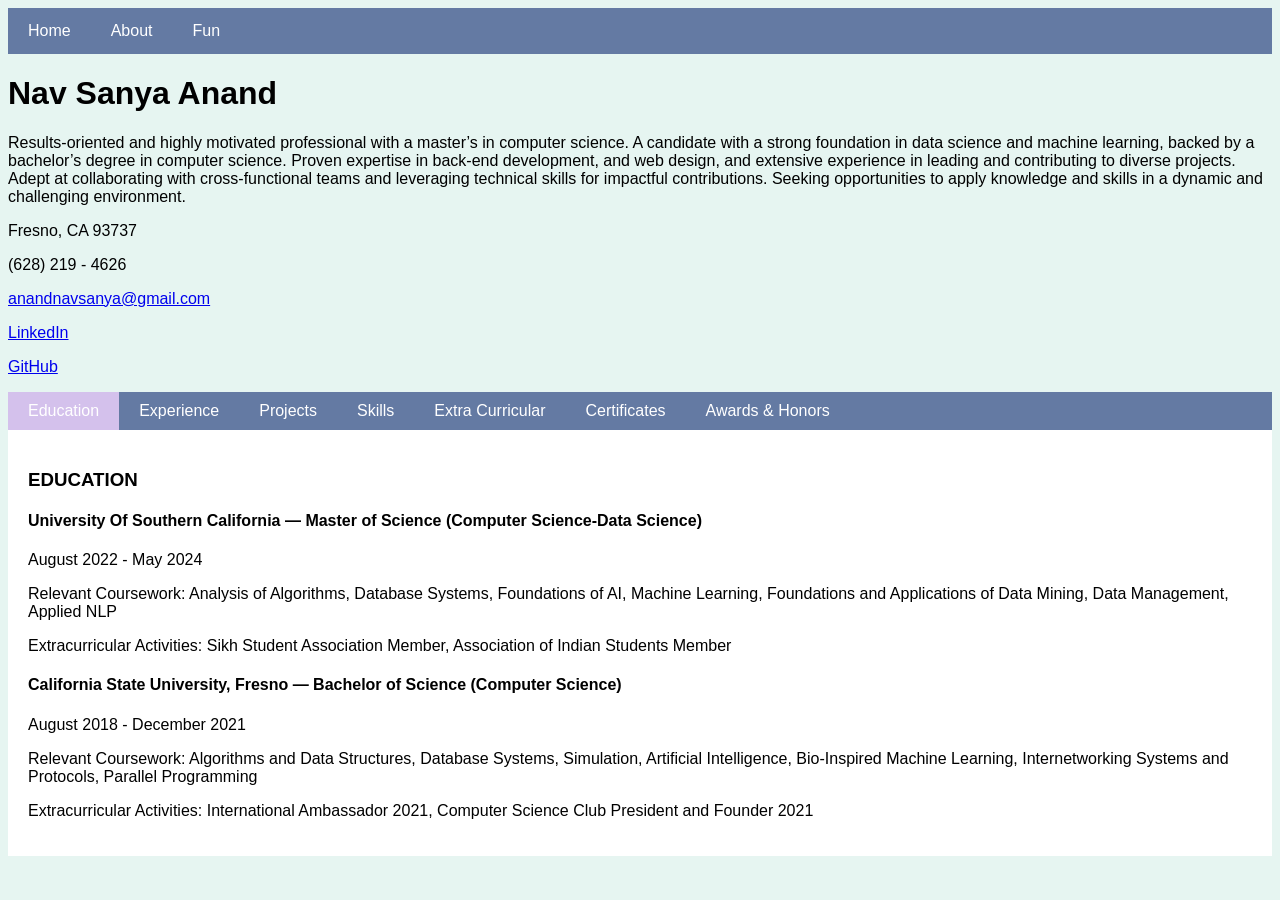
==== about.html @ 7290dadf "Update changes" ====
<!DOCTYPE html>
<html>
<head>
    <title>Nav Sanya Anand</title>
    <style>
        body {
            background-color: #E6F5F1; /* Light Mint */
            font-family: Arial, sans-serif;
        }
    
        .tabs {
            overflow: hidden;
            background: #647AA3; /* Slate Blue */
            margin: 0;
            padding: 0;
            list-style: none;
        }
    
        .tabs li {
            float: left;
        }
    
        .tabs a {
            display: block;
            padding: 10px 20px;
            color: white;
            text-decoration: none;
        }
    
        .tabs a:hover, .tabs a.active {
            background: #D4C1EC; /* Soft Lavender */
        }
    
        .tab-content {
            display: none;
            padding: 20px;
            background: #FFFFFF; /* White */
            clear: both;
        }
    
        .tab-content.active {
            display: block;
        }
    
        #picture {
            box-sizing: border-box; 
            padding: 10px; 
            height: 100px; /* Adjusted height for visibility */
            width: 100px;  /* Adjusted width for visibility */
            margin-top: auto;
            margin-left: auto;
            margin-right: auto;
        }
    
        #section1 {
            background-color: #D4C1EC; /* Soft Lavender */
            font-size: 0.7em;
            text-align: center;
            height: 120px;
            width: 300px;
            margin-top: auto;
            margin-left: auto;
            margin-right: auto;
            box-sizing: border-box; 
            padding: 10px; 
            float: left;
        }
    
        .clearfloat {
            content: "";
            display: table;
            clear: both;
        }
    
        .center {
            display: block;
            margin-left: auto;
            margin-right: auto;
            outline-style: double;
            outline-width: 5px;
            border-color: #4A4A4A; /* Cool Gray */
        }
    
        .side-by-side {
            display: inline-block;
            width: calc(50% - 20px);
            margin-right: 20px;
            margin-bottom: 20px; 
            background-color: #FFFFFF; /* White */
            box-sizing: border-box; 
            padding: 10px; 
            float: left;
        }
    
        .container::after {
            content: "";
            display: table;
            clear: both;
        }
    
        .container {
            overflow: auto; 
        }
    
        .navbar {
            overflow: hidden;
            background-color: #647AA3; /* Slate Blue */
        }
    
        .navbar a {
            float: left;
            display: block;
            color: white;
            text-align: center;
            padding: 14px 20px;
            text-decoration: none;
        }
    
        .navbar a:hover {
            background-color: #D4C1EC; /* Soft Lavender */
            color: #4A4A4A; /* Cool Gray */
        }
    
        .content {
            padding: 20px;
        }
    </style>
    
</head>

    <script>
        document.addEventListener("DOMContentLoaded", function () {
            var tabs = document.querySelectorAll('.tabs a');
            var contents = document.querySelectorAll('.tab-content');

            tabs.forEach(function (tab, index) {
                tab.addEventListener('click', function (e) {
                    e.preventDefault();
                    tabs.forEach(function (t) { t.classList.remove('active'); });
                    tab.classList.add('active');
                    contents.forEach(function (content) { content.classList.remove('active'); });
                    contents[index].classList.add('active');
                });
            });

            // Activate the first tab by default
            tabs[0].click();
        });
    </script>
</head>
<body>
    <div class="navbar">
        <a href="index.html">Home</a>
        <a href="about.html">About</a>
        <a href="fun.html">Fun</a>
    </div>
<div id="section2">
    <h1>Nav Sanya Anand</h1>
    <p>Results-oriented and highly motivated professional with a master’s in computer science. A candidate with a strong foundation in data science and machine learning, backed by a bachelor’s degree in computer science. Proven expertise in back-end development, and web design, and extensive experience in leading and contributing to diverse projects. Adept at collaborating with cross-functional teams and leveraging technical skills for impactful contributions. Seeking opportunities to apply knowledge and skills in a dynamic and challenging environment.</p>
    <p>Fresno, CA 93737</p>
    <p>(628) 219 - 4626</p>
    <p><a href="mailto:anandnavsanya@gmail.com">anandnavsanya@gmail.com</a></p>
    <p><a href="https://www.linkedin.com">LinkedIn</a></p>
    <p><a href="https://www.github.com">GitHub</a></p>
</div>

<ul class="tabs">
    <li><a href="#education" class="active">Education</a></li>
    <li><a href="#experience">Experience</a></li>
    <li><a href="#projects">Projects</a></li>
    <li><a href="#skills">Skills</a></li>
    <li><a href="#extracurricular">Extra Curricular</a></li>
    <li><a href="#certificates">Certificates</a></li>
    <li><a href="#awards">Awards & Honors</a></li>
</ul>

<div class="tab-content" id="education">
    <h3>EDUCATION</h3>
    <h4>University Of Southern California — Master of Science (Computer Science-Data Science)</h4>
    <p>August 2022 - May 2024</p>
    <p>Relevant Coursework: Analysis of Algorithms, Database Systems, Foundations of AI, Machine Learning, Foundations and Applications of Data Mining, Data Management, Applied NLP</p>
    <p>Extracurricular Activities: Sikh Student Association Member, Association of Indian Students Member</p>

    <h4>California State University, Fresno — Bachelor of Science (Computer Science)</h4>
    <p>August 2018 - December 2021</p>
    <p>Relevant Coursework: Algorithms and Data Structures, Database Systems, Simulation, Artificial Intelligence, Bio-Inspired Machine Learning, Internetworking Systems and Protocols, Parallel Programming</p>
    <p>Extracurricular Activities: International Ambassador 2021, Computer Science Club President and Founder 2021</p>
</div>

<div class="tab-content" id="experience">
    <h3>INDUSTRIAL EXPERIENCE</h3>
    <h4>Arthasarathi, Mumbai, India — Back End Development Intern</h4>
    <p>April 2022 - July 2022</p>
    <p>Collaborated with the product and marketing team to develop the website using the Spring Boot framework.</p>
    <p>Designed, analyzed, developed, tested, deployed, and supported website phases.</p>
    <p>Updated and maintained the MySQL database server.</p>
    <p>Resolved ongoing issues, added new features, and provided end-to-end support.</p>
    <p><a href="https://www.arthasarathi.com/" target="_blank">Arthasarathi</a></p>

    <h4>Green International, Remote — Digital Technology Manager (Part-Time)</h4>
    <p>May 2021 - Present</p>
    <p>Website Development and Management. Responsible for creating, maintaining, and updating company websites, ensuring functionality, usability, and visual appeal.</p>
    <p>Collaborate with various departments to integrate technology solutions that streamline processes, enhance efficiency, and support business objectives.</p>
    <p><a href="http://greeninternational.in/" target="_blank">Green International</a></p>
    <p><a href="https://www.greenauto.co.in/" target="_blank">Green Auto</a></p>
</div>

<div class="tab-content" id="projects">
    <h3>ACADEMIC and PERSONAL PROJECTS</h3>

    <h4>LLM Performance Enhancement Project</h4>
    <p><strong>Technologies:</strong> Python, Jupyter, Google Collab, VS Code, GitHub – (USC)</p>
    <p><strong>Project description:</strong> Investigated enhancing Large Language Models (LLMs) performance on Non-Latin script tasks, such as Hindi and Korean, inspired by the ROMANSETU paper. Explored fine-tuning LLMs with romanized data to improve performance and inference efficiency for tasks like translation and sentiment analysis on Hindi and Korean text.</p>
    <p><a href="https://github.com/NavSanya/CSCI544_Project_Romansetu" target="_blank">GitHub Project</a></p>
    <p><strong>My Role:</strong> Led the project, overseeing data curation and experimentation. Collaborated with team members on implementation and evaluation. Presented findings and insights from experiments.</p>

    <h4>My Relational Database</h4>
    <p><strong>Technologies:</strong> Python, Jupyter, Google Collab, VS Code, GitHub – (USC)</p>
    <p><strong>Project description:</strong> Python-based database management system featuring a user-friendly command-line interface. It supports key functionalities such as data retrieval, table joining, aggregation, data insertion, table creation, data updating, row deletion, and table display. The system is designed for simplicity, efficiency, and real-world data exploration using the IMDB Top 250 Movies dataset.</p>
    <p><a href="https://github.com/NavSanya/MyRelationalDatabase" target="_blank">GitHub Project</a></p>
    <p><strong>My Role:</strong> Implemented core database functionalities, query language processor, and user-friendly CLI. Conducted testing, debugging, and optimization for real-world data exploration.</p>

    <h4>Sequence Alignment</h4>
    <p><strong>Technologies:</strong> Java, VS Code, GitHub – (USC)</p>
    <p><strong>Project description:</strong> Collaboratively worked on the implementation of the Sequence alignment algorithm used in computational biology. Dynamic Programming implementation using M x N memory. Divide and Conquer solution using twice the computational time but reducing the memory space required by a factor of at least a billion (concerning actual DNA inputs).</p>
    <p><a href="https://github.com/NavSanya/CSCI570SequenceAlignmentProj" target="_blank">GitHub Project</a></p>
    <p><strong>My Role:</strong> Implemented the Divide and conquer solution. Testing and documenting the result.</p>

    <h4>Geospatial Data Handling</h4>
    <p><strong>Technologies:</strong> KML, SQL, HTML, GitHub – (USC)</p>
    <p><strong>Project description:</strong> Work with spatial data - you will collect/create (generate/sample) your spatial data, visualize it, do queries on it, and visualize the query results.</p>
    <p><a href="https://github.com/NavSanya/CSCI585_Geospatial_Data_Handling" target="_blank">GitHub Project</a></p>
    <p><strong>My Role:</strong> Implemented spatial data handling, visualization, and query functionalities.</p>

    <h4>Algorithms and Data Structures</h4>
    <p><strong>Technologies:</strong> Python3, Java, C++, VS Code, GitHub</p>
    <p><strong>Project description:</strong> Find the difference in Implementation written in Python, Java, and C++ of different algorithms and data structures: Comparison Sorts, Non-Comparison Sorts, Heaps, Linked List, Hash Tables, Graphs.</p>
    <p><a href="https://github.com/NavSanya/Algorithms_DataStructures" target="_blank">GitHub Project</a></p>
    <p><strong>My Role:</strong> Developed implementations in Python, Java, and C++ for various algorithms and data structures.</p>

    <h4>ENNTS</h4>
    <p><strong>Technologies:</strong> Python3, Jupyter Notebook, GitHub – (CSU FRESNO)</p>
    <p><strong>Project description:</strong> How long does it take to “re-train” a Neural Network on a similar dataset? What similarity of datasets mean in this context? Understanding Meta-learning using Simple Datasets can Provide insights into the above questions.</p>
    <p><a href="https://github.com/NavSanya/ENNTS" target="_blank">GitHub Project</a></p>
    <p><strong>My Role:</strong> Explored meta-learning using simple datasets and trained neural network models.</p>

    <h4>Iris Classification using Decision Tree and Gaussian Naive Bayes</h4>
    <p><strong>Technologies:</strong> Python3, Google Collab, GitHub – (CSU FRESNO)</p>
    <p><strong>Project description:</strong> Collaboratively worked on Supervised Learning Predictive Modeling approach using Gaussian Naive Bayes and Decision Tree Classification Dataset containing the iris flower species which is used as the baseline when determining the accuracy of our trained models.</p>
    <p><a href="https://github.com/NavSanya/IrisClassification-DT-GNU" target="_blank">GitHub Project</a></p>
    <p><strong>My Role:</strong> Led a team in supervised learning predictive modeling using Gaussian Naive Bayes and Decision Tree Classification.</p>

    <h4>ML Sudoku Analysis</h4>
    <p><strong>Technologies:</strong> Python3, Jupyter Notebook, GitHub – (CSU FRESNO)</p>
    <p><strong>Project description:</strong> Collaboratively worked on the implementation and analysis of 30 Sudoku Puzzles solved using Evolutionary Algorithms, Simulated Annealing, and Satisfiability.</p>
    <p><a href="https://github.com/NavSanya/ML-Sudoku-Analysis" target="_blank">GitHub Project</a></p>
    <p><strong>My Role:</strong> Led a team in the implementation and analysis of Sudoku puzzles solved using Evolutionary Algorithms, Simulated Annealing, and Satisfiability. Analyzed the results and documented my findings in a presentation.</p>

    <h4>Parallel DFS and BFS using OpenMP</h4>
    <p><strong>Technologies:</strong> C++, GitHub – (CSU FRESNO)</p>
    <p><strong>Project description:</strong> Coding and Analyzing Breadth-First Search (BFS) and Depth-First Search (DFS) serially and parallelly (OpenMP).</p>
    <p><a href="https://github.com/NavSanya/Parallel_DFS_BFS_OpenMp" target="_blank">GitHub Project</a></p>
    <p><strong>My Role:</strong> Implemented Breadth-First Search (BFS) and Depth-First Search (DFS) serially and in parallel using OpenMP. Analyzed the results and documented my findings in a report.</p>
</div>

<div class="tab-content" id="skills">
    <h3>SKILLS</h3>
    <p><strong>Programming Languages:</strong> Java, Python, C++, HTML, CSS</p>
    <p><strong>Databases:</strong> MySQL, MongoDB, DynamoDB, JSON, XML, MS Access</p>
    <p><strong>Tools & Platforms:</strong> Git, GitHub, Visual Studio, IntelliJ, Jupyter, Tableau, AWS EC2</p>
    <p><strong>Libraries:</strong> Matplotlib, NumPy, PyTorch, Keras, TensorFlow, Pandas, Scikit-learn</p>
    <p><strong>Other:</strong> Object-Oriented Programming (OOP), Data Analysis, Software Development, Microsoft Suite, Google Suite, Social Media Platforms</p>
    <p><strong>Soft Skills:</strong> Strong Communication and Interpersonal Skills, Organization and Planning Skills, Analytical and Critical Thinking</p>
</div>

<div class="tab-content" id="extracurriculars">
    <h3>EXTRACURRICULAR ACTIVITIES</h3>

    <h4>University of Southern California — TA at CS@SC</h4>
    <p><strong>January 2024 - May 2024</strong></p>
    <p>Developed strategies and built initiatives to meet the needs of a diverse population. Targeted various courses, such as Robotics, Web Development, and Scratch.</p>

    <h4>California State University, Fresno — Computer Science Tutor</h4>
    <p><strong>August 2019 - December 2021</strong></p>
    <p>Conducted in-person and online tutoring sessions for groups of various sizes. Targeted various courses, such as Introduction to Programming, Algorithms and Data Structures, Foundations of Computer Science, and Introduction to Operating Systems. Participated in tutor training and development sessions through Zoom.</p>

    <h4>California State University, Fresno — Computer Science Grader</h4>
    <p><strong>January 2021 - December 2021</strong></p>
    <p>Graded student assignments and projects for the following courses: CSCI 40 - Introduction to Programming and Problem-solving, and CSCI 144/114 - Introduction to Operating Systems.</p>

    <h4>President, Vice President — Computer Science Club – California State University, Fresno</h4>
    <p><strong>My Role:</strong> The “external spokesperson” of the group who regularly interacts with other student organizations and University officials. Supervised all student organization meetings, oversaw the process of student organization event planning, scheduled locations for meetings and events, maintained communication between the student organization president and individual participants (including emails and phone calls), managed social media representation, and produced club newsletters.</p>

    <h4>International Ambassador — California State University, Fresno</h4>
    <p><strong>My Role:</strong> Guided international students throughout their first semester. Attended to international students' problems and concerns throughout the semester, aided with housing, campus life, and immigration, and oversaw the process of student organization event planning.</p>
</div>


<div class="tab-content" id="certificates">
    <h3>CERTIFICATES</h3>
    <p><strong>Cybersecurity for Data Science</strong></p>
    <p>Issued by: University of Colorado Boulder</p>
    <p>Date Issued: July 2023</p>

    <p><strong>Data Science Professional Certificate</strong></p>
    <p>Issued by: IBM</p>
    <p>Date Issued: Ongoing</p>
</div>

<div class="tab-content" id="awards">
    <h3>AWARDS & HONORS</h3>
    <p><strong>Dean’s List</strong></p>
    <p>California State University, Fresno</p>
    <p>January 2021 - December 2021</p>

    <p><strong>Outstanding International Student Award</strong></p>
    <p>California State University, Fresno</p>
    <p>May 2021</p>
</div>
</body>
</html>
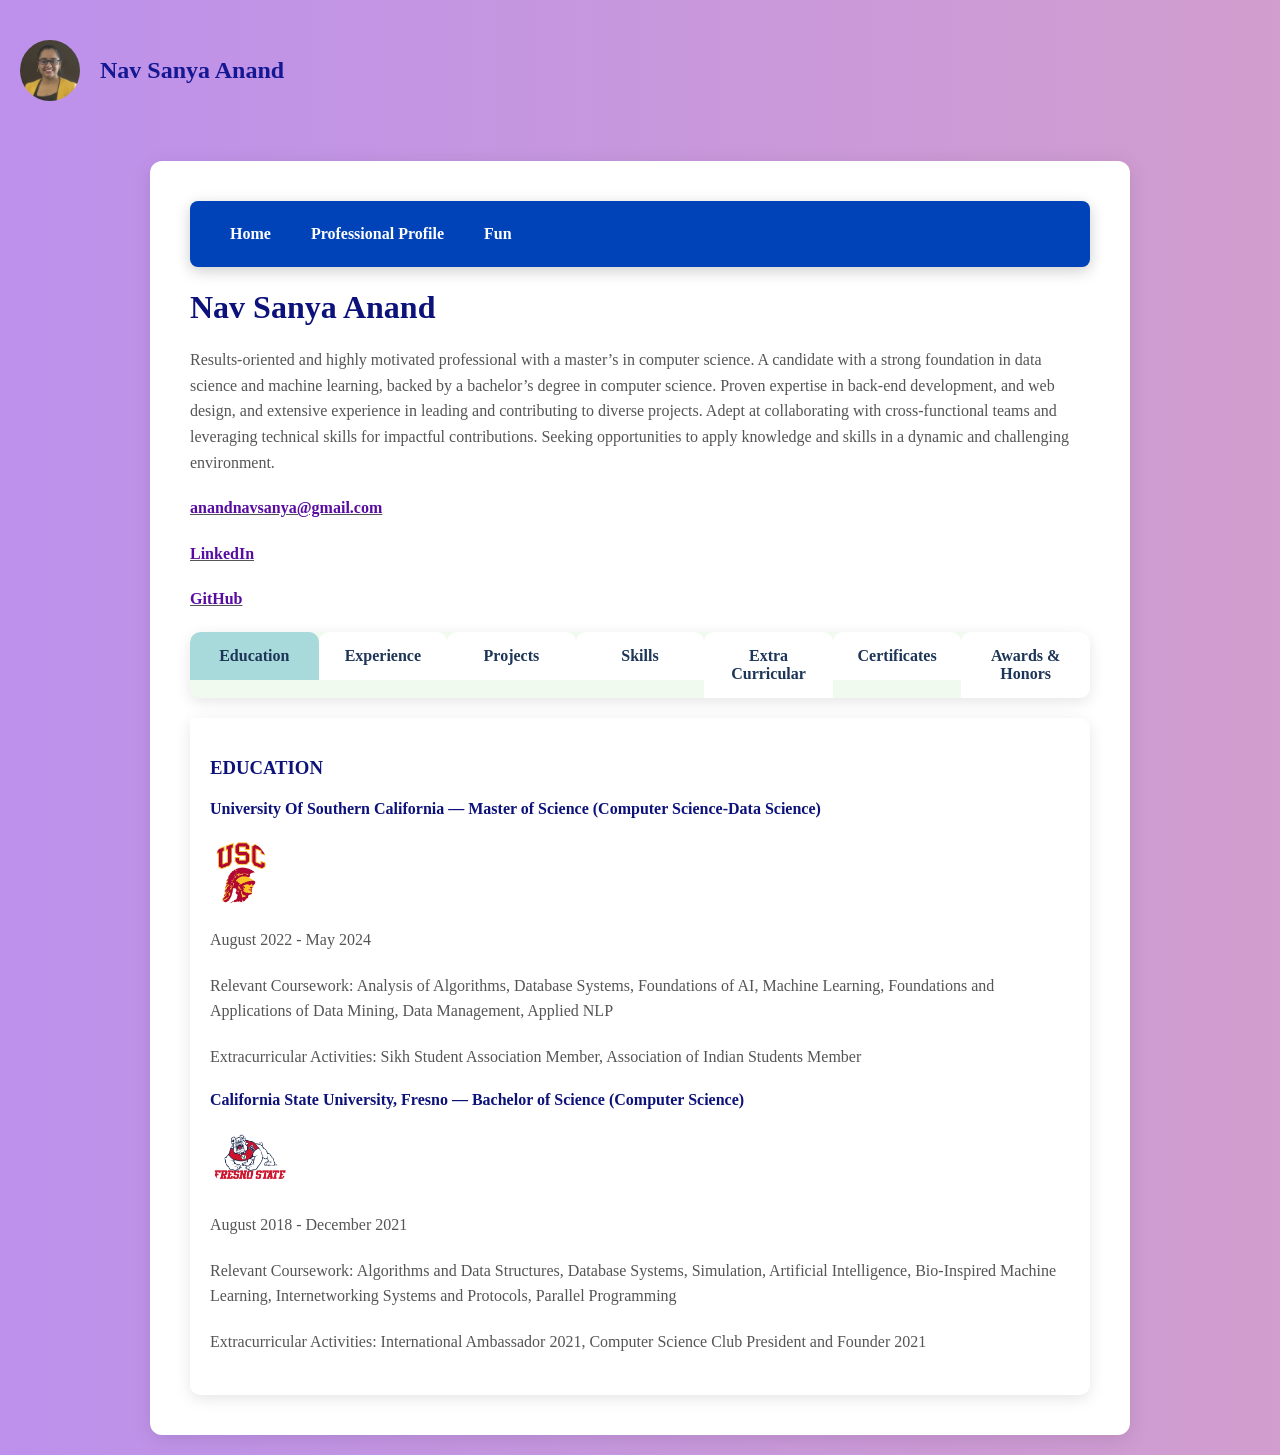
==== commit 12ff4d5a: "Added Gradient Background and a new look" ====
--- a/about.html
+++ b/about.html
@@ -1,110 +1,69 @@
 <!DOCTYPE html>
 <html>
 <head>
-    <title>Nav Sanya Anand</title>
+    <meta charset="UTF-8">
+    <meta name="viewport" content="width=device-width, initial-scale=1.0">
+    <title>Professional Profile - Nav Sanya Anand</title>
     <style>
         body {
-            background-color: #E6F5F1; /* Light Mint */
-            font-family: Arial, sans-serif;
-        }
-    
-        .tabs {
-            overflow: hidden;
-            background: #647AA3; /* Slate Blue */
             margin: 0;
-            padding: 0;
-            list-style: none;
-        }
-    
-        .tabs li {
-            float: left;
-        }
-    
-        .tabs a {
-            display: block;
-            padding: 10px 20px;
-            color: white;
-            text-decoration: none;
-        }
-    
-        .tabs a:hover, .tabs a.active {
-            background: #D4C1EC; /* Soft Lavender */
-        }
-    
-        .tab-content {
-            display: none;
+            font-family: 'Roboto';
+            background: linear-gradient(90deg, #bd91ec, #fbb793, #f1aed5);
+            background-size: 600% 600%;
+            animation: gradientAnimation 12s ease infinite;
+            color: #333;
             padding: 20px;
-            background: #FFFFFF; /* White */
-            clear: both;
-        }
-    
-        .tab-content.active {
-            display: block;
-        }
-    
-        #picture {
-            box-sizing: border-box; 
-            padding: 10px; 
-            height: 100px; /* Adjusted height for visibility */
-            width: 100px;  /* Adjusted width for visibility */
-            margin-top: auto;
-            margin-left: auto;
-            margin-right: auto;
-        }
-    
-        #section1 {
-            background-color: #D4C1EC; /* Soft Lavender */
-            font-size: 0.7em;
-            text-align: center;
-            height: 120px;
-            width: 300px;
-            margin-top: auto;
-            margin-left: auto;
-            margin-right: auto;
-            box-sizing: border-box; 
-            padding: 10px; 
-            float: left;
-        }
-    
-        .clearfloat {
-            content: "";
-            display: table;
-            clear: both;
-        }
-    
-        .center {
-            display: block;
-            margin-left: auto;
-            margin-right: auto;
-            outline-style: double;
-            outline-width: 5px;
-            border-color: #4A4A4A; /* Cool Gray */
-        }
-    
-        .side-by-side {
-            display: inline-block;
-            width: calc(50% - 20px);
+            display: flex;
+            flex-direction: column;
+            align-items: center; 
+        }
+
+        @keyframes gradientAnimation {
+            0% { background-position: 0% 50%; }
+            50% { background-position: 100% 50%; }
+            100% { background-position: 0% 50%; }
+        }
+
+        .container {
+            background-color: white;
+            max-width: 900px;
+            margin-top: 20px;
+            padding: 40px;
+            box-shadow: 0px 4px 20px rgba(0, 0, 0, 0.1);
+            border-radius: 12px;
+        }
+
+        .header {
+            width: 100%;
+            display: flex;
+            justify-content: flex-start;
+            align-items: center;
+            padding-bottom: 20px;
+        }
+
+        .logo {
+            display: flex;
+            align-items: center;
+        }
+
+        .logo img {
+            border-radius: 50%;
             margin-right: 20px;
-            margin-bottom: 20px; 
-            background-color: #FFFFFF; /* White */
-            box-sizing: border-box; 
-            padding: 10px; 
-            float: left;
-        }
-    
-        .container::after {
-            content: "";
-            display: table;
-            clear: both;
-        }
-    
-        .container {
-            overflow: auto; 
-        }
-    
+        }
+
+        .logo h1 {
+            font-size: 1.5em;
+            color: #141893;
+            margin: 0;
+        }
+
         .navbar {
             overflow: hidden;
-            background-color: #647AA3; /* Slate Blue */
+            background-color: #0043b8;
+            padding: 10px 20px;
+            box-shadow: 0px 4px 15px rgba(0, 0, 0, 0.2);
+            border-radius: 8px;
+            margin-bottom: 20px;
         }
     
         .navbar a {
@@ -114,16 +73,87 @@
             text-align: center;
             padding: 14px 20px;
             text-decoration: none;
+            transition: background-color 0.3s ease;
         }
     
         .navbar a:hover {
-            background-color: #D4C1EC; /* Soft Lavender */
-            color: #4A4A4A; /* Cool Gray */
-        }
-    
-        .content {
+            background-color: #0397e7;
+            color: #f8f8f8;
+        }
+
+        .tabs {
+            overflow: hidden;
+            background-color: #F1FAEE;
+            margin: 20px 0;
+            padding: 0;
+            list-style: none;
+            border-radius: 10px;
+            box-shadow: 0px 4px 15px rgba(0, 0, 0, 0.1);
+        }
+
+        .tabs li {
+            float: left;
+            width: 14.2857%; /* Each tab takes up an equal portion of the width */
+            text-align: center;
+        }
+
+        .tabs a {
+            display: block;
+            padding: 15px 10px;
+            color: #1D3557; /* Darker text color */
+            text-decoration: none;
+            background-color: #FFFFFF;
+            border-radius: 10px 10px 0 0;
+        }
+
+        .tabs a:hover, .tabs a.active {
+            background-color: #A8DADC;
+            color: #1D3557;
+        }
+
+        .tab-content {
+            display: none;
             padding: 20px;
-        }
+            background: #FFFFFF;
+            clear: both;
+            border-radius: 0 10px 10px 10px;
+            box-shadow: 0px 4px 15px rgba(0, 0, 0, 0.1);
+            color: #251439;
+        }
+
+        .tab-content.active {
+            display: block;
+        }
+
+
+        h1, h2, h3, h4, h5 {
+            color: #0d127a;
+        }
+
+        p {
+            color: #555;
+            line-height: 1.6;
+            margin-bottom: 20px;
+        }
+    
+        a {
+            color: #580ba0;
+            text-decoration: none;
+            font-weight: bold;
+            transition: color 0.3s ease;
+        }
+    
+        a:hover {
+            color: #E9C46A;
+        }   
+        
+        img {
+            border-radius: 50%;
+            margin-top: 20px;
+            margin-bottom: 20px;
+            display: block;
+        }
+        
     </style>
     
 </head>
@@ -149,173 +179,189 @@
     </script>
 </head>
 <body>
-    <div class="navbar">
-        <a href="index.html">Home</a>
-        <a href="about.html">About</a>
-        <a href="fun.html">Fun</a>
-    </div>
-<div id="section2">
-    <h1>Nav Sanya Anand</h1>
-    <p>Results-oriented and highly motivated professional with a master’s in computer science. A candidate with a strong foundation in data science and machine learning, backed by a bachelor’s degree in computer science. Proven expertise in back-end development, and web design, and extensive experience in leading and contributing to diverse projects. Adept at collaborating with cross-functional teams and leveraging technical skills for impactful contributions. Seeking opportunities to apply knowledge and skills in a dynamic and challenging environment.</p>
-    <p>Fresno, CA 93737</p>
-    <p>(628) 219 - 4626</p>
-    <p><a href="mailto:anandnavsanya@gmail.com">anandnavsanya@gmail.com</a></p>
-    <p><a href="https://www.linkedin.com">LinkedIn</a></p>
-    <p><a href="https://www.github.com">GitHub</a></p>
-</div>
-
-<ul class="tabs">
-    <li><a href="#education" class="active">Education</a></li>
-    <li><a href="#experience">Experience</a></li>
-    <li><a href="#projects">Projects</a></li>
-    <li><a href="#skills">Skills</a></li>
-    <li><a href="#extracurricular">Extra Curricular</a></li>
-    <li><a href="#certificates">Certificates</a></li>
-    <li><a href="#awards">Awards & Honors</a></li>
-</ul>
-
-<div class="tab-content" id="education">
-    <h3>EDUCATION</h3>
-    <h4>University Of Southern California — Master of Science (Computer Science-Data Science)</h4>
-    <p>August 2022 - May 2024</p>
-    <p>Relevant Coursework: Analysis of Algorithms, Database Systems, Foundations of AI, Machine Learning, Foundations and Applications of Data Mining, Data Management, Applied NLP</p>
-    <p>Extracurricular Activities: Sikh Student Association Member, Association of Indian Students Member</p>
-
-    <h4>California State University, Fresno — Bachelor of Science (Computer Science)</h4>
-    <p>August 2018 - December 2021</p>
-    <p>Relevant Coursework: Algorithms and Data Structures, Database Systems, Simulation, Artificial Intelligence, Bio-Inspired Machine Learning, Internetworking Systems and Protocols, Parallel Programming</p>
-    <p>Extracurricular Activities: International Ambassador 2021, Computer Science Club President and Founder 2021</p>
-</div>
-
-<div class="tab-content" id="experience">
-    <h3>INDUSTRIAL EXPERIENCE</h3>
-    <h4>Arthasarathi, Mumbai, India — Back End Development Intern</h4>
-    <p>April 2022 - July 2022</p>
-    <p>Collaborated with the product and marketing team to develop the website using the Spring Boot framework.</p>
-    <p>Designed, analyzed, developed, tested, deployed, and supported website phases.</p>
-    <p>Updated and maintained the MySQL database server.</p>
-    <p>Resolved ongoing issues, added new features, and provided end-to-end support.</p>
-    <p><a href="https://www.arthasarathi.com/" target="_blank">Arthasarathi</a></p>
-
-    <h4>Green International, Remote — Digital Technology Manager (Part-Time)</h4>
-    <p>May 2021 - Present</p>
-    <p>Website Development and Management. Responsible for creating, maintaining, and updating company websites, ensuring functionality, usability, and visual appeal.</p>
-    <p>Collaborate with various departments to integrate technology solutions that streamline processes, enhance efficiency, and support business objectives.</p>
-    <p><a href="http://greeninternational.in/" target="_blank">Green International</a></p>
-    <p><a href="https://www.greenauto.co.in/" target="_blank">Green Auto</a></p>
-</div>
-
-<div class="tab-content" id="projects">
-    <h3>ACADEMIC and PERSONAL PROJECTS</h3>
-
-    <h4>LLM Performance Enhancement Project</h4>
-    <p><strong>Technologies:</strong> Python, Jupyter, Google Collab, VS Code, GitHub – (USC)</p>
-    <p><strong>Project description:</strong> Investigated enhancing Large Language Models (LLMs) performance on Non-Latin script tasks, such as Hindi and Korean, inspired by the ROMANSETU paper. Explored fine-tuning LLMs with romanized data to improve performance and inference efficiency for tasks like translation and sentiment analysis on Hindi and Korean text.</p>
-    <p><a href="https://github.com/NavSanya/CSCI544_Project_Romansetu" target="_blank">GitHub Project</a></p>
-    <p><strong>My Role:</strong> Led the project, overseeing data curation and experimentation. Collaborated with team members on implementation and evaluation. Presented findings and insights from experiments.</p>
-
-    <h4>My Relational Database</h4>
-    <p><strong>Technologies:</strong> Python, Jupyter, Google Collab, VS Code, GitHub – (USC)</p>
-    <p><strong>Project description:</strong> Python-based database management system featuring a user-friendly command-line interface. It supports key functionalities such as data retrieval, table joining, aggregation, data insertion, table creation, data updating, row deletion, and table display. The system is designed for simplicity, efficiency, and real-world data exploration using the IMDB Top 250 Movies dataset.</p>
-    <p><a href="https://github.com/NavSanya/MyRelationalDatabase" target="_blank">GitHub Project</a></p>
-    <p><strong>My Role:</strong> Implemented core database functionalities, query language processor, and user-friendly CLI. Conducted testing, debugging, and optimization for real-world data exploration.</p>
-
-    <h4>Sequence Alignment</h4>
-    <p><strong>Technologies:</strong> Java, VS Code, GitHub – (USC)</p>
-    <p><strong>Project description:</strong> Collaboratively worked on the implementation of the Sequence alignment algorithm used in computational biology. Dynamic Programming implementation using M x N memory. Divide and Conquer solution using twice the computational time but reducing the memory space required by a factor of at least a billion (concerning actual DNA inputs).</p>
-    <p><a href="https://github.com/NavSanya/CSCI570SequenceAlignmentProj" target="_blank">GitHub Project</a></p>
-    <p><strong>My Role:</strong> Implemented the Divide and conquer solution. Testing and documenting the result.</p>
-
-    <h4>Geospatial Data Handling</h4>
-    <p><strong>Technologies:</strong> KML, SQL, HTML, GitHub – (USC)</p>
-    <p><strong>Project description:</strong> Work with spatial data - you will collect/create (generate/sample) your spatial data, visualize it, do queries on it, and visualize the query results.</p>
-    <p><a href="https://github.com/NavSanya/CSCI585_Geospatial_Data_Handling" target="_blank">GitHub Project</a></p>
-    <p><strong>My Role:</strong> Implemented spatial data handling, visualization, and query functionalities.</p>
-
-    <h4>Algorithms and Data Structures</h4>
-    <p><strong>Technologies:</strong> Python3, Java, C++, VS Code, GitHub</p>
-    <p><strong>Project description:</strong> Find the difference in Implementation written in Python, Java, and C++ of different algorithms and data structures: Comparison Sorts, Non-Comparison Sorts, Heaps, Linked List, Hash Tables, Graphs.</p>
-    <p><a href="https://github.com/NavSanya/Algorithms_DataStructures" target="_blank">GitHub Project</a></p>
-    <p><strong>My Role:</strong> Developed implementations in Python, Java, and C++ for various algorithms and data structures.</p>
-
-    <h4>ENNTS</h4>
-    <p><strong>Technologies:</strong> Python3, Jupyter Notebook, GitHub – (CSU FRESNO)</p>
-    <p><strong>Project description:</strong> How long does it take to “re-train” a Neural Network on a similar dataset? What similarity of datasets mean in this context? Understanding Meta-learning using Simple Datasets can Provide insights into the above questions.</p>
-    <p><a href="https://github.com/NavSanya/ENNTS" target="_blank">GitHub Project</a></p>
-    <p><strong>My Role:</strong> Explored meta-learning using simple datasets and trained neural network models.</p>
-
-    <h4>Iris Classification using Decision Tree and Gaussian Naive Bayes</h4>
-    <p><strong>Technologies:</strong> Python3, Google Collab, GitHub – (CSU FRESNO)</p>
-    <p><strong>Project description:</strong> Collaboratively worked on Supervised Learning Predictive Modeling approach using Gaussian Naive Bayes and Decision Tree Classification Dataset containing the iris flower species which is used as the baseline when determining the accuracy of our trained models.</p>
-    <p><a href="https://github.com/NavSanya/IrisClassification-DT-GNU" target="_blank">GitHub Project</a></p>
-    <p><strong>My Role:</strong> Led a team in supervised learning predictive modeling using Gaussian Naive Bayes and Decision Tree Classification.</p>
-
-    <h4>ML Sudoku Analysis</h4>
-    <p><strong>Technologies:</strong> Python3, Jupyter Notebook, GitHub – (CSU FRESNO)</p>
-    <p><strong>Project description:</strong> Collaboratively worked on the implementation and analysis of 30 Sudoku Puzzles solved using Evolutionary Algorithms, Simulated Annealing, and Satisfiability.</p>
-    <p><a href="https://github.com/NavSanya/ML-Sudoku-Analysis" target="_blank">GitHub Project</a></p>
-    <p><strong>My Role:</strong> Led a team in the implementation and analysis of Sudoku puzzles solved using Evolutionary Algorithms, Simulated Annealing, and Satisfiability. Analyzed the results and documented my findings in a presentation.</p>
-
-    <h4>Parallel DFS and BFS using OpenMP</h4>
-    <p><strong>Technologies:</strong> C++, GitHub – (CSU FRESNO)</p>
-    <p><strong>Project description:</strong> Coding and Analyzing Breadth-First Search (BFS) and Depth-First Search (DFS) serially and parallelly (OpenMP).</p>
-    <p><a href="https://github.com/NavSanya/Parallel_DFS_BFS_OpenMp" target="_blank">GitHub Project</a></p>
-    <p><strong>My Role:</strong> Implemented Breadth-First Search (BFS) and Depth-First Search (DFS) serially and in parallel using OpenMP. Analyzed the results and documented my findings in a report.</p>
-</div>
-
-<div class="tab-content" id="skills">
-    <h3>SKILLS</h3>
-    <p><strong>Programming Languages:</strong> Java, Python, C++, HTML, CSS</p>
-    <p><strong>Databases:</strong> MySQL, MongoDB, DynamoDB, JSON, XML, MS Access</p>
-    <p><strong>Tools & Platforms:</strong> Git, GitHub, Visual Studio, IntelliJ, Jupyter, Tableau, AWS EC2</p>
-    <p><strong>Libraries:</strong> Matplotlib, NumPy, PyTorch, Keras, TensorFlow, Pandas, Scikit-learn</p>
-    <p><strong>Other:</strong> Object-Oriented Programming (OOP), Data Analysis, Software Development, Microsoft Suite, Google Suite, Social Media Platforms</p>
-    <p><strong>Soft Skills:</strong> Strong Communication and Interpersonal Skills, Organization and Planning Skills, Analytical and Critical Thinking</p>
-</div>
-
-<div class="tab-content" id="extracurriculars">
-    <h3>EXTRACURRICULAR ACTIVITIES</h3>
-
-    <h4>University of Southern California — TA at CS@SC</h4>
-    <p><strong>January 2024 - May 2024</strong></p>
-    <p>Developed strategies and built initiatives to meet the needs of a diverse population. Targeted various courses, such as Robotics, Web Development, and Scratch.</p>
-
-    <h4>California State University, Fresno — Computer Science Tutor</h4>
-    <p><strong>August 2019 - December 2021</strong></p>
-    <p>Conducted in-person and online tutoring sessions for groups of various sizes. Targeted various courses, such as Introduction to Programming, Algorithms and Data Structures, Foundations of Computer Science, and Introduction to Operating Systems. Participated in tutor training and development sessions through Zoom.</p>
-
-    <h4>California State University, Fresno — Computer Science Grader</h4>
-    <p><strong>January 2021 - December 2021</strong></p>
-    <p>Graded student assignments and projects for the following courses: CSCI 40 - Introduction to Programming and Problem-solving, and CSCI 144/114 - Introduction to Operating Systems.</p>
-
-    <h4>President, Vice President — Computer Science Club – California State University, Fresno</h4>
-    <p><strong>My Role:</strong> The “external spokesperson” of the group who regularly interacts with other student organizations and University officials. Supervised all student organization meetings, oversaw the process of student organization event planning, scheduled locations for meetings and events, maintained communication between the student organization president and individual participants (including emails and phone calls), managed social media representation, and produced club newsletters.</p>
-
-    <h4>International Ambassador — California State University, Fresno</h4>
-    <p><strong>My Role:</strong> Guided international students throughout their first semester. Attended to international students' problems and concerns throughout the semester, aided with housing, campus life, and immigration, and oversaw the process of student organization event planning.</p>
-</div>
-
-
-<div class="tab-content" id="certificates">
-    <h3>CERTIFICATES</h3>
-    <p><strong>Cybersecurity for Data Science</strong></p>
-    <p>Issued by: University of Colorado Boulder</p>
-    <p>Date Issued: July 2023</p>
-
-    <p><strong>Data Science Professional Certificate</strong></p>
-    <p>Issued by: IBM</p>
-    <p>Date Issued: Ongoing</p>
-</div>
-
-<div class="tab-content" id="awards">
-    <h3>AWARDS & HONORS</h3>
-    <p><strong>Dean’s List</strong></p>
-    <p>California State University, Fresno</p>
-    <p>January 2021 - December 2021</p>
-
-    <p><strong>Outstanding International Student Award</strong></p>
-    <p>California State University, Fresno</p>
-    <p>May 2021</p>
+    <div class="header">
+        <div class="logo">
+            <a href="index.html"><img src="Images/passportphoto.jpg" alt="Nav Sanya Anand Logo" width="60"></a>
+            <h1>Nav Sanya Anand</h1>
+        </div>
+    </div>
+
+    <div class="container">
+        <div class="navbar">
+            <a href="index.html">Home</a>
+            <a href="about.html">Professional Profile</a>
+            <a href="fun.html">Fun</a>
+        </div>
+        
+    <div id="section2">
+        <h1>Nav Sanya Anand</h1>
+        <p>Results-oriented and highly motivated professional with a master’s in computer science. A candidate with a strong foundation in data science and machine learning, backed by a bachelor’s degree in computer science. Proven expertise in back-end development, and web design, and extensive experience in leading and contributing to diverse projects. Adept at collaborating with cross-functional teams and leveraging technical skills for impactful contributions. Seeking opportunities to apply knowledge and skills in a dynamic and challenging environment.</p>
+        <p><u><a href="mailto:anandnavsanya@gmail.com">anandnavsanya@gmail.com</a></u></p>
+        <p><u><a href="https://www.linkedin.com">LinkedIn</a></u></p>
+        <p><u><a href="https://www.github.com">GitHub</a></u></p>
+    </div>
+
+    <ul class="tabs">
+        <li><a href="#education">Education</a></li>
+        <li><a href="#experience">Experience</a></li>
+        <li><a href="#projects">Projects</a></li>
+        <li><a href="#skills">Skills</a></li>
+        <li><a href="#extracurricular">Extra Curricular</a></li>
+        <li><a href="#certificates">Certificates</a></li>
+        <li><a href="#awards">Awards & Honors</a></li>
+    </ul>
+
+    <div class="tab-content" id="education">
+        <h3>EDUCATION</h3>
+        <h4>University Of Southern California — Master of Science (Computer Science-Data Science)</h4>
+        <img src="Images/USC_logo.png" alt="USC Logo" width="60">
+        <p>August 2022 - May 2024</p>
+        <p>Relevant Coursework: Analysis of Algorithms, Database Systems, Foundations of AI, Machine Learning, Foundations and Applications of Data Mining, Data Management, Applied NLP</p>
+        <p>Extracurricular Activities: Sikh Student Association Member, Association of Indian Students Member</p>
+
+        <h4>California State University, Fresno — Bachelor of Science (Computer Science)</h4>
+        <img src="Images/Fresnostate_logo.png" alt="Fresno State Logo" width="80">
+        <p>August 2018 - December 2021</p>
+        <p>Relevant Coursework: Algorithms and Data Structures, Database Systems, Simulation, Artificial Intelligence, Bio-Inspired Machine Learning, Internetworking Systems and Protocols, Parallel Programming</p>
+        <p>Extracurricular Activities: International Ambassador 2021, Computer Science Club President and Founder 2021</p>
+    </div>
+
+    <div class="tab-content" id="experience">
+        <h3>INDUSTRIAL EXPERIENCE</h3>
+        <h4>Arthasarathi, Mumbai, India — Back End Development Intern</h4>
+        <p>April 2022 - July 2022</p>
+        <p>Collaborated with the product and marketing team to develop the website using the Spring Boot framework.</p>
+        <p>Designed, analyzed, developed, tested, deployed, and supported website phases.</p>
+        <p>Updated and maintained the MySQL database server.</p>
+        <p>Resolved ongoing issues, added new features, and provided end-to-end support.</p>
+        <p><u><a href="https://www.arthasarathi.com/" target="_blank">Arthasarathi</a></u></p>
+
+        <h4>Green International, Remote — Digital Technology Manager (Part-Time)</h4>
+        <p>May 2021 - Present</p>
+        <p>Website Development and Management. Responsible for creating, maintaining, and updating company websites, ensuring functionality, usability, and visual appeal.</p>
+        <p>Collaborate with various departments to integrate technology solutions that streamline processes, enhance efficiency, and support business objectives.</p>
+        <p><u><a href="http://greeninternational.in/" target="_blank">Green International</a></u></p>
+        <p><u><a href="https://www.greenauto.co.in/" target="_blank">Green Auto</a></u></p>
+    </div>
+
+    <div class="tab-content" id="projects">
+        <h3>ACADEMIC and PERSONAL PROJECTS</h3>
+
+        <h4>LLM Performance Enhancement Project</h4>
+        <p><strong>Technologies:</strong> Python, Jupyter, Google Collab, VS Code, GitHub – (USC)</p>
+        <p><strong>Project description:</strong> Investigated enhancing Large Language Models (LLMs) performance on Non-Latin script tasks, such as Hindi and Korean, inspired by the ROMANSETU paper. Explored fine-tuning LLMs with romanized data to improve performance and inference efficiency for tasks like translation and sentiment analysis on Hindi and Korean text.</p>
+        <p><u><a href="https://github.com/NavSanya/CSCI544_Project_Romansetu" target="_blank">GitHub Project</a></u></p>
+        <p><strong>My Role:</strong> Led the project, overseeing data curation and experimentation. Collaborated with team members on implementation and evaluation. Presented findings and insights from experiments.</p>
+
+        <h4>My Relational Database</h4>
+        <p><strong>Technologies:</strong> Python, Jupyter, Google Collab, VS Code, GitHub – (USC)</p>
+        <p><strong>Project description:</strong> Python-based database management system featuring a user-friendly command-line interface. It supports key functionalities such as data retrieval, table joining, aggregation, data insertion, table creation, data updating, row deletion, and table display. The system is designed for simplicity, efficiency, and real-world data exploration using the IMDB Top 250 Movies dataset.</p>
+        <p><u><a href="https://github.com/NavSanya/MyRelationalDatabase" target="_blank">GitHub Project</a></u></p>
+        <p><strong>My Role:</strong> Implemented core database functionalities, query language processor, and user-friendly CLI. Conducted testing, debugging, and optimization for real-world data exploration.</p>
+
+        <h4>Sequence Alignment</h4>
+        <p><strong>Technologies:</strong> Java, VS Code, GitHub – (USC)</p>
+        <p><strong>Project description:</strong> Collaboratively worked on the implementation of the Sequence alignment algorithm used in computational biology. Dynamic Programming implementation using M x N memory. Divide and Conquer solution using twice the computational time but reducing the memory space required by a factor of at least a billion (concerning actual DNA inputs).</p>
+        <p><u><a href="https://github.com/NavSanya/CSCI570SequenceAlignmentProj" target="_blank">GitHub Project</a></u></p>
+        <p><strong>My Role:</strong> Implemented the Divide and conquer solution. Testing and documenting the result.</p>
+
+        <h4>Geospatial Data Handling</h4>
+        <p><strong>Technologies:</strong> KML, SQL, HTML, GitHub – (USC)</p>
+        <p><strong>Project description:</strong> Work with spatial data - you will collect/create (generate/sample) your spatial data, visualize it, do queries on it, and visualize the query results.</p>
+        <p><u><a href="https://github.com/NavSanya/CSCI585_Geospatial_Data_Handling" target="_blank">GitHub Project</a></u></p>
+        <p><strong>My Role:</strong> Implemented spatial data handling, visualization, and query functionalities.</p>
+
+        <h4>Algorithms and Data Structures</h4>
+        <p><strong>Technologies:</strong> Python3, Java, C++, VS Code, GitHub</p>
+        <p><strong>Project description:</strong> Find the difference in Implementation written in Python, Java, and C++ of different algorithms and data structures: Comparison Sorts, Non-Comparison Sorts, Heaps, Linked List, Hash Tables, Graphs.</p>
+        <p><u><a href="https://github.com/NavSanya/Algorithms_DataStructures" target="_blank">GitHub Project</a></u></p>
+        <p><strong>My Role:</strong> Developed implementations in Python, Java, and C++ for various algorithms and data structures.</p>
+
+        <h4>ENNTS</h4>
+        <p><strong>Technologies:</strong> Python3, Jupyter Notebook, GitHub – (CSU FRESNO)</p>
+        <p><strong>Project description:</strong> How long does it take to “re-train” a Neural Network on a similar dataset? What similarity of datasets mean in this context? Understanding Meta-learning using Simple Datasets can Provide insights into the above questions.</p>
+        <p><u><a href="https://github.com/NavSanya/ENNTS" target="_blank">GitHub Project</a></u></p>
+        <p><strong>My Role:</strong> Explored meta-learning using simple datasets and trained neural network models.</p>
+
+        <h4>Iris Classification using Decision Tree and Gaussian Naive Bayes</h4>
+        <p><strong>Technologies:</strong> Python3, Google Collab, GitHub – (CSU FRESNO)</p>
+        <p><strong>Project description:</strong> Collaboratively worked on Supervised Learning Predictive Modeling approach using Gaussian Naive Bayes and Decision Tree Classification Dataset containing the iris flower species which is used as the baseline when determining the accuracy of our trained models.</p>
+        <p><u><a href="https://github.com/NavSanya/IrisClassification-DT-GNU" target="_blank">GitHub Project</a></u></p>
+        <p><strong>My Role:</strong> Led a team in supervised learning predictive modeling using Gaussian Naive Bayes and Decision Tree Classification.</p>
+
+        <h4>ML Sudoku Analysis</h4>
+        <p><strong>Technologies:</strong> Python3, Jupyter Notebook, GitHub – (CSU FRESNO)</p>
+        <p><strong>Project description:</strong> Collaboratively worked on the implementation and analysis of 30 Sudoku Puzzles solved using Evolutionary Algorithms, Simulated Annealing, and Satisfiability.</p>
+        <p><u><a href="https://github.com/NavSanya/ML-Sudoku-Analysis" target="_blank">GitHub Project</a></u></p>
+        <p><strong>My Role:</strong> Led a team in the implementation and analysis of Sudoku puzzles solved using Evolutionary Algorithms, Simulated Annealing, and Satisfiability. Analyzed the results and documented my findings in a presentation.</p>
+
+        <h4>Parallel DFS and BFS using OpenMP</h4>
+        <p><strong>Technologies:</strong> C++, GitHub – (CSU FRESNO)</p>
+        <p><strong>Project description:</strong> Coding and Analyzing Breadth-First Search (BFS) and Depth-First Search (DFS) serially and parallelly (OpenMP).</p>
+        <p><u><a href="https://github.com/NavSanya/Parallel_DFS_BFS_OpenMp" target="_blank">GitHub Project</a></u></p>
+        <p><strong>My Role:</strong> Implemented Breadth-First Search (BFS) and Depth-First Search (DFS) serially and in parallel using OpenMP. Analyzed the results and documented my findings in a report.</p>
+    </div>
+
+    <div class="tab-content" id="skills">
+        <h3>SKILLS</h3>
+        <p><strong>Programming Languages:</strong> Java, Python, C++, HTML, CSS</p>
+        <p><strong>Databases:</strong> MySQL, MongoDB, DynamoDB, JSON, XML, MS Access</p>
+        <p><strong>Tools & Platforms:</strong> Git, GitHub, Visual Studio, IntelliJ, Jupyter, Tableau, AWS EC2</p>
+        <p><strong>Libraries:</strong> Matplotlib, NumPy, PyTorch, Keras, TensorFlow, Pandas, Scikit-learn</p>
+        <p><strong>Other:</strong> Object-Oriented Programming (OOP), Data Analysis, Software Development, Microsoft Suite, Google Suite, Social Media Platforms</p>
+        <p><strong>Soft Skills:</strong> Strong Communication and Interpersonal Skills, Organization and Planning Skills, Analytical and Critical Thinking</p>
+    </div>
+
+    <div class="tab-content" id="extracurriculars">
+        <h3>EXTRACURRICULAR ACTIVITIES</h3>
+
+        <h4>University of Southern California — TA at CS@SC</h4>
+        <p><strong>January 2024 - May 2024</strong></p>
+        <p>Developed strategies and built initiatives to meet the needs of a diverse population. Targeted various courses, such as Robotics, Web Development, and Scratch.</p>
+
+        <h4>California State University, Fresno — Computer Science Tutor</h4>
+        <p><strong>August 2019 - December 2021</strong></p>
+        <p>Conducted in-person and online tutoring sessions for groups of various sizes. Targeted various courses, such as Introduction to Programming, Algorithms and Data Structures, Foundations of Computer Science, and Introduction to Operating Systems. Participated in tutor training and development sessions through Zoom.</p>
+
+        <h4>California State University, Fresno — Computer Science Grader</h4>
+        <p><strong>January 2021 - December 2021</strong></p>
+        <p>Graded student assignments and projects for the following courses: CSCI 40 - Introduction to Programming and Problem-solving, and CSCI 144/114 - Introduction to Operating Systems.</p>
+
+        <h4>President, Vice President — Computer Science Club – California State University, Fresno</h4>
+        <p><strong>My Role:</strong> The “external spokesperson” of the group who regularly interacts with other student organizations and University officials. Supervised all student organization meetings, oversaw the process of student organization event planning, scheduled locations for meetings and events, maintained communication between the student organization president and individual participants (including emails and phone calls), managed social media representation, and produced club newsletters.</p>
+
+        <h4>International Ambassador — California State University, Fresno</h4>
+        <p><strong>My Role:</strong> Guided international students throughout their first semester. Attended to international students' problems and concerns throughout the semester, aided with housing, campus life, and immigration, and oversaw the process of student organization event planning.</p>
+    </div>
+
+
+    <div class="tab-content" id="certificates">
+        <h3>CERTIFICATES</h3>
+        <p><strong>Cybersecurity for Data Science</strong></p>
+        <p>Issued by: University of Colorado Boulder</p>
+        <p>Date Issued: July 2023</p>
+
+        <p><strong>Data Science Professional Certificate</strong></p>
+        <p>Issued by: IBM</p>
+        <p>Date Issued: Ongoing</p>
+    </div>
+
+    <div class="tab-content" id="awards">
+        <h3>AWARDS & HONORS</h3>
+        <p><strong>Outstanding International Student Award</strong></p>
+        <p>California State University, Fresno</p>
+        <p>May 2021</p>
+
+        <p><strong>President's List</strong></p>
+        <p>California State University, Fresno</p>
+        <p>Fall 2018, Fall 2020</p>
+
+        <p><strong>Dean’s List</strong></p>
+        <p>California State University, Fresno</p>
+        <p>Spring 2019, Spring 2020, Spring 2021, Fall 2021</p>
+
+        
+    </div>
 </div>
 </body>
 </html>
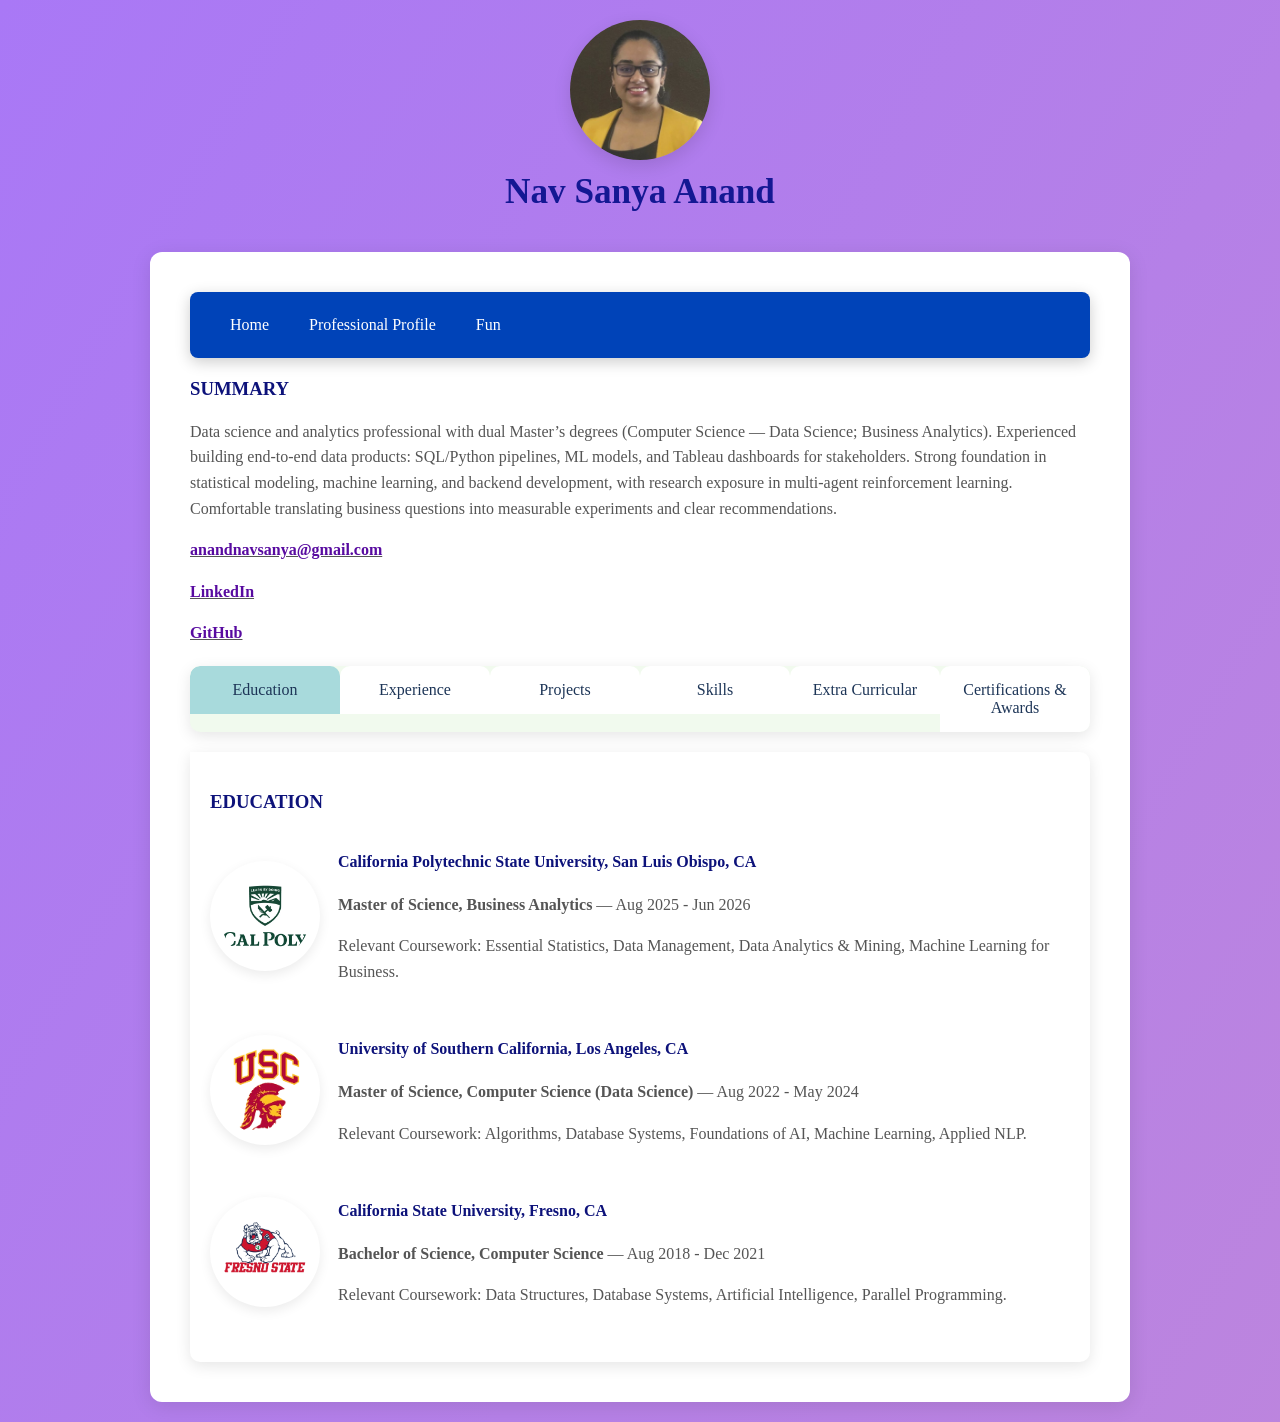
==== commit caac03ce: "Update Content and Looks" ====
--- a/about.html
+++ b/about.html
@@ -1,367 +1,396 @@
 <!DOCTYPE html>
-<html>
+<html lang="en">
 <head>
-    <meta charset="UTF-8">
-    <meta name="viewport" content="width=device-width, initial-scale=1.0">
-    <title>Professional Profile - Nav Sanya Anand</title>
-    <style>
-        body {
-            margin: 0;
-            font-family: 'Roboto';
-            background: linear-gradient(90deg, #bd91ec, #fbb793, #f1aed5);
-            background-size: 600% 600%;
-            animation: gradientAnimation 12s ease infinite;
-            color: #333;
-            padding: 20px;
-            display: flex;
-            flex-direction: column;
-            align-items: center; 
-        }
-
-        @keyframes gradientAnimation {
-            0% { background-position: 0% 50%; }
-            50% { background-position: 100% 50%; }
-            100% { background-position: 0% 50%; }
-        }
-
-        .container {
-            background-color: white;
-            max-width: 900px;
-            margin-top: 20px;
-            padding: 40px;
-            box-shadow: 0px 4px 20px rgba(0, 0, 0, 0.1);
-            border-radius: 12px;
-        }
-
-        .header {
-            width: 100%;
-            display: flex;
-            justify-content: flex-start;
-            align-items: center;
-            padding-bottom: 20px;
-        }
-
-        .logo {
-            display: flex;
-            align-items: center;
-        }
-
-        .logo img {
-            border-radius: 50%;
-            margin-right: 20px;
-        }
-
-        .logo h1 {
-            font-size: 1.5em;
-            color: #141893;
-            margin: 0;
-        }
-
-        .navbar {
-            overflow: hidden;
-            background-color: #0043b8;
-            padding: 10px 20px;
-            box-shadow: 0px 4px 15px rgba(0, 0, 0, 0.2);
-            border-radius: 8px;
-            margin-bottom: 20px;
-        }
-    
-        .navbar a {
-            float: left;
-            display: block;
-            color: white;
-            text-align: center;
-            padding: 14px 20px;
-            text-decoration: none;
-            transition: background-color 0.3s ease;
-        }
-    
-        .navbar a:hover {
-            background-color: #0397e7;
-            color: #f8f8f8;
-        }
-
-        .tabs {
-            overflow: hidden;
-            background-color: #F1FAEE;
-            margin: 20px 0;
-            padding: 0;
-            list-style: none;
-            border-radius: 10px;
-            box-shadow: 0px 4px 15px rgba(0, 0, 0, 0.1);
-        }
-
-        .tabs li {
-            float: left;
-            width: 14.2857%; /* Each tab takes up an equal portion of the width */
-            text-align: center;
-        }
-
-        .tabs a {
-            display: block;
-            padding: 15px 10px;
-            color: #1D3557; /* Darker text color */
-            text-decoration: none;
-            background-color: #FFFFFF;
-            border-radius: 10px 10px 0 0;
-        }
-
-        .tabs a:hover, .tabs a.active {
-            background-color: #A8DADC;
-            color: #1D3557;
-        }
-
-        .tab-content {
-            display: none;
-            padding: 20px;
-            background: #FFFFFF;
-            clear: both;
-            border-radius: 0 10px 10px 10px;
-            box-shadow: 0px 4px 15px rgba(0, 0, 0, 0.1);
-            color: #251439;
-        }
-
-        .tab-content.active {
-            display: block;
-        }
-
-
-        h1, h2, h3, h4, h5 {
-            color: #0d127a;
-        }
-
-        p {
-            color: #555;
-            line-height: 1.6;
-            margin-bottom: 20px;
-        }
-    
-        a {
-            color: #580ba0;
-            text-decoration: none;
-            font-weight: bold;
-            transition: color 0.3s ease;
-        }
-    
-        a:hover {
-            color: #E9C46A;
-        }   
-        
-        img {
-            border-radius: 50%;
-            margin-top: 20px;
-            margin-bottom: 20px;
-            display: block;
-        }
-        
-    </style>
-    
+  <meta charset="UTF-8" />
+  <meta name="viewport" content="width=device-width, initial-scale=1.0"/>
+  <title>Professional Profile - Nav Sanya Anand</title>
+
+  <!-- Roboto font (actually loads it) -->
+  <link rel="preconnect" href="https://fonts.googleapis.com">
+  <link rel="preconnect" href="https://fonts.gstatic.com" crossorigin>
+  <link href="https://fonts.googleapis.com/css2?family=Roboto:wght@300;400;500;700&display=swap" rel="stylesheet">
+
+  <style>
+      * { font-family: 'Times New Roman'; }
+
+    body {
+      margin: 0;
+      background: linear-gradient(120deg, #a978f6, #ffb18b, #f39acb);
+      background-size: 900% 900%;
+      animation: gradientAnimation 10s ease-in-out infinite;
+      color: #333;
+      padding: 20px;
+      display: flex;
+      flex-direction: column;
+      align-items: center;
+    }
+
+    @keyframes gradientAnimation {
+      0%   { background-position: 0% 50%; }
+      25%  { background-position: 50% 0%; }
+      50%  { background-position: 100% 50%; }
+      75%  { background-position: 50% 100%; }
+      100% { background-position: 0% 50%; }
+    }
+
+    .container {
+      background-color: white;
+      max-width: 900px;
+      margin-top: 20px;
+      padding: 40px;
+      box-shadow: 0px 4px 20px rgba(0, 0, 0, 0.1);
+      border-radius: 12px;
+    }
+
+    .header {
+      width: 100%;
+      display: flex;
+      justify-content: center;
+      align-items: center;
+      padding-bottom: 20px;
+    }
+
+    .logo {
+      display: flex;
+      flex-direction: column;
+      align-items: center;
+      text-align: center;
+    }
+
+    .logo img.profile-photo {
+      width: 140px;
+      height: 140px;
+      object-fit: cover;
+      border-radius: 50%;
+      margin-bottom: 12px;
+      display: block;
+      box-shadow: 0 6px 18px rgba(0,0,0,0.12);
+    }
+
+    .logo h1 {
+      font-size: 2.2em;
+      color: #141893;
+      margin: 0;
+    }
+
+    .navbar {
+      overflow: hidden;
+      background-color: #0043b8;
+      padding: 10px 20px;
+      box-shadow: 0px 4px 15px rgba(0, 0, 0, 0.2);
+      border-radius: 8px;
+      margin-bottom: 20px;
+    }
+
+    .navbar a {
+      float: left;
+      display: block;
+      color: white;
+      text-align: center;
+      padding: 14px 20px;
+      text-decoration: none;
+      transition: background-color 0.3s ease;
+      font-weight: 500;
+    }
+
+    .navbar a:hover {
+      background-color: #0397e7;
+      color: #f8f8f8;
+    }
+
+    .tabs {
+      overflow: hidden;
+      background-color: #F1FAEE;
+      margin: 20px 0;
+      padding: 0;
+      list-style: none;
+      border-radius: 10px;
+      box-shadow: 0px 4px 15px rgba(0, 0, 0, 0.1);
+    }
+
+    .tabs li { float: left; width: 16.6667%; text-align: center; }
+    .tabs a {
+      display: block;
+      padding: 15px 10px;
+      color: #1D3557;
+      text-decoration: none;
+      background-color: #FFFFFF;
+      border-radius: 10px 10px 0 0;
+      font-weight: 500;
+    }
+
+    .tabs a:hover, .tabs a.active { background-color: #A8DADC; color: #1D3557; }
+
+    .tab-content {
+      display: none;
+      padding: 20px;
+      background: #FFFFFF;
+      clear: both;
+      border-radius: 0 10px 10px 10px;
+      box-shadow: 0px 4px 15px rgba(0, 0, 0, 0.1);
+      color: #251439;
+    }
+
+    .tab-content.active { display: block; }
+
+    h1, h2, h3, h4, h5 { color: #0d127a; }
+
+    p { color: #555; line-height: 1.6; margin-bottom: 16px; }
+
+    a { color: #580ba0; text-decoration: none; font-weight: 700; transition: color 0.3s ease; }
+    a:hover { color: #E9C46A; }
+
+    .school { display: flex; align-items: center; gap: 18px; margin: 18px 0; }
+
+    /* Badge-style logo circles (no cropping) */
+    .school img {
+      width: 90px;
+      height: 90px;
+      border-radius: 50%;
+      object-fit: contain;
+      background-color: #fff;
+      padding: 10px;
+      box-shadow: 0 4px 12px rgba(0,0,0,0.08);
+      display: block;
+    }
+
+    .school .school-info { flex: 1; min-width: 0; }
+
+    .experience-list { margin: 0 0 18px 0; padding-left: 1.15rem; }
+
+    .skill-pill {
+      display: inline-block;
+      background: #F1FAEE;
+      color: #1D3557;
+      padding: 6px 10px;
+      margin: 6px 6px 0 0;
+      border-radius: 16px;
+      font-size: 0.95em;
+    }
+
+    @media (max-width: 700px) { .tabs li { width: 50%; } }
+    @media (max-width: 600px) {
+      .logo img.profile-photo { width: 110px; height: 110px; }
+      .logo h1 { font-size: 1.6em; }
+      .school { gap: 12px; }
+      .school img { width: 72px; height: 72px; }
+    }
+  </style>
 </head>
 
-    <script>
-        document.addEventListener("DOMContentLoaded", function () {
-            var tabs = document.querySelectorAll('.tabs a');
-            var contents = document.querySelectorAll('.tab-content');
-
-            tabs.forEach(function (tab, index) {
-                tab.addEventListener('click', function (e) {
-                    e.preventDefault();
-                    tabs.forEach(function (t) { t.classList.remove('active'); });
-                    tab.classList.add('active');
-                    contents.forEach(function (content) { content.classList.remove('active'); });
-                    contents[index].classList.add('active');
-                });
-            });
-
-            // Activate the first tab by default
-            tabs[0].click();
+<body>
+  <div class="header">
+    <div class="logo">
+      <a href="index.html">
+        <img class="profile-photo" src="Images/passportphoto.jpg" alt="Nav Sanya Anand Photo">
+      </a>
+      <h1>Nav Sanya Anand</h1>
+    </div>
+  </div>
+
+  <div class="container">
+    <div class="navbar">
+      <a href="index.html">Home</a>
+      <a href="about.html">Professional Profile</a>
+      <a href="fun.html">Fun</a>
+    </div>
+
+
+    <div id="section2">
+      <h3>SUMMARY</h3>
+      <p>
+        Data science and analytics professional with dual Master’s degrees (Computer Science — Data Science; Business Analytics).
+        Experienced building end-to-end data products: SQL/Python pipelines, ML models, and Tableau dashboards for stakeholders.
+        Strong foundation in statistical modeling, machine learning, and backend development, with research exposure in multi-agent reinforcement learning.
+        Comfortable translating business questions into measurable experiments and clear recommendations.
+      </p>
+      <p><u><a href="mailto:anandnavsanya@gmail.com">anandnavsanya@gmail.com</a></u></p>
+      <p><u><a href="https://www.linkedin.com">LinkedIn</a></u></p>
+      <p><u><a href="https://www.github.com">GitHub</a></u></p>
+    </div>
+
+    <ul class="tabs">
+      <li><a href="#education">Education</a></li>
+      <li><a href="#experience">Experience</a></li>
+      <li><a href="#projects">Projects</a></li>
+      <li><a href="#skills">Skills</a></li>
+      <li><a href="#extracurricular">Extra Curricular</a></li>
+      <li><a href="#credentials">Certifications & Awards</a></li>
+    </ul>
+
+    <div class="tab-content" id="education">
+      <h3>EDUCATION</h3>
+
+      <div class="school">
+	  <img src="Images/Calpoly_logo.jpg" alt="Cal Poly Logo" class="calpoly-logo">        <div class="school-info">
+          <h4>California Polytechnic State University, San Luis Obispo, CA</h4>
+          <p><strong>Master of Science, Business Analytics</strong> — Aug 2025 - Jun 2026</p>
+          <p>Relevant Coursework: Essential Statistics, Data Management, Data Analytics & Mining, Machine Learning for Business.</p>
+        </div>
+      </div>
+
+      <div class="school">
+        <img src="Images/USC_logo.png" alt="USC Logo">
+        <div class="school-info">
+          <h4>University of Southern California, Los Angeles, CA</h4>
+          <p><strong>Master of Science, Computer Science (Data Science)</strong> — Aug 2022 - May 2024</p>
+          <p>Relevant Coursework: Algorithms, Database Systems, Foundations of AI, Machine Learning, Applied NLP.</p>
+        </div>
+      </div>
+
+      <div class="school">
+        <img src="Images/Fresnostate_logo.png" alt="Fresno State Logo">
+        <div class="school-info">
+          <h4>California State University, Fresno, CA</h4>
+          <p><strong>Bachelor of Science, Computer Science</strong> — Aug 2018 - Dec 2021</p>
+          <p>Relevant Coursework: Data Structures, Database Systems, Artificial Intelligence, Parallel Programming.</p>
+        </div>
+      </div>
+    </div>
+
+    <div class="tab-content" id="experience">
+      <h3>INDUSTRIAL EXPERIENCE</h3>
+
+	  <h4>Graduate Analytics Consultant — Industry-Sponsored Project (NDA)</h4>
+      <p>Jan 2026 – June 2026</p>
+      <ul class="experience-list">
+        <li>Created simulation + analytics workflows in Python to evaluate data-center energy efficiency using climate and cost variables.</li>
+        <li>Performed scenario and sensitivity analysis to compare regions and stress-test assumptions under weather variability.</li>
+        <li>Delivered reproducible notebooks, clear visualizations, and stakeholder-ready recommendations.</li>
+      </ul>
+	  
+      <h4>Digital Technology & Data Analytics Lead — Green International Auto, Inc., Fresno, CA</h4>
+      <p>Aug 2024 – Jul 2025</p>
+      <ul class="experience-list">
+        <li>Built executive-ready Tableau dashboards and automated reporting workflows to improve visibility into sales and operations.</li>
+        <li>Developed Python & SQL pipelines for cleaning, transforming, and analyzing operational datasets; standardized KPIs and reporting cadence.</li>
+        <li>Automated recurring data processing and Excel/VBA tasks to reduce manual effort and improve accuracy.</li>
+        <li>Partnered with stakeholders to translate business needs into measurable analytics deliverables and iterate quickly.</li>
+      </ul>
+      <p><u><a href="https://www.greenauto.co.in/" target="_blank">Green Auto</a></u></p>
+
+      <h4>Backend Development Intern — Arthasarathi, Mumbai, India</h4>
+      <p>Apr 2022 – Jul 2022</p>
+      <ul class="experience-list">
+        <li>Developed backend services using Spring Boot and MySQL to support product features and web application workflows.</li>
+        <li>Designed and optimized database schemas and queries to improve performance and reliability.</li>
+        <li>Implemented features, fixed defects, and supported releases through testing and production validation.</li>
+      </ul>
+      <p><u><a href="https://www.arthasarathi.com/" target="_blank">Arthasarathi</a></u></p>
+    </div>
+
+    <div class="tab-content" id="projects">
+      <h3>RESEARCH & SELECTED PROJECTS</h3>
+
+      <h4>Multi-Agent Reinforcement Learning & Ethical AI (Graduate Research)</h4>
+      <p>Designing MARL simulations with ethical constraints and running experiments to study arms-race dynamics and social-welfare tradeoffs.</p>
+
+      <h4>LLM Performance Enhancement for Non-Latin Scripts</h4>
+      <p>Implemented romanization-based experiments to improve LLM performance on Hindi/Korean tasks; built modular evaluation workflows.</p>
+
+      <h4>Relational Database System (Python)</h4>
+      <p>Built a Python-based relational DB engine supporting joins, aggregation, and query execution on the IMDB Top 250 dataset.</p>
+    </div>
+
+    <div class="tab-content" id="skills">
+      <h3>SKILLS</h3>
+
+      <h4>Programming & Data</h4>
+      <div>
+        <span class="skill-pill">Python</span>
+        <span class="skill-pill">SQL</span>
+        <span class="skill-pill">Java</span>
+        <span class="skill-pill">C / C++</span>
+        <span class="skill-pill">HTML/CSS/JS</span>
+        <span class="skill-pill">Pandas</span>
+        <span class="skill-pill">NumPy</span>
+      </div>
+
+      <h4>Machine Learning & AI</h4>
+      <div>
+        <span class="skill-pill">Scikit-learn</span>
+        <span class="skill-pill">PyTorch</span>
+        <span class="skill-pill">TensorFlow</span>
+        <span class="skill-pill">Model Evaluation</span>
+        <span class="skill-pill">Feature Engineering</span>
+        <span class="skill-pill">NLP (Foundations)</span>
+        <span class="skill-pill">Multi-Agent RL (Research)</span>
+      </div>
+
+      <h4>Data Engineering & Databases</h4>
+      <div>
+        <span class="skill-pill">MySQL</span>
+        <span class="skill-pill">MongoDB</span>
+        <span class="skill-pill">DynamoDB</span>
+        <span class="skill-pill">Data Pipelines</span>
+        <span class="skill-pill">APIs</span>
+      </div>
+
+      <h4>Visualization & Reporting</h4>
+      <div>
+        <span class="skill-pill">Tableau</span>
+        <span class="skill-pill">Matplotlib</span>
+        <span class="skill-pill">Dashboarding</span>
+        <span class="skill-pill">Stakeholder Reporting</span>
+      </div>
+
+      <h4>Tools & Platforms</h4>
+      <div>
+        <span class="skill-pill">Git/GitHub</span>
+        <span class="skill-pill">Jupyter/Colab</span>
+        <span class="skill-pill">VS Code</span>
+        <span class="skill-pill">AWS EC2</span>
+      </div>
+    </div>
+
+    <div class="tab-content" id="extracurricular">
+      <h3>EXTRACURRICULAR ACTIVITIES</h3>
+
+      <h4>University of Southern California — TA at CS@SC</h4>
+      <p><strong>Jan 2024 - May 2024</strong></p>
+      <p>Supported instruction across courses (Robotics, Web Development, Scratch) and created student-facing materials.</p>
+
+      <h4>California State University, Fresno — Founder & President, Computer Science Club</h4>
+      <p>Organized workshops/events, led meetings, managed communication and social presence, and partnered with faculty/staff.</p>
+
+      <h4>International Ambassador — California State University, Fresno</h4>
+      <p>Guided incoming international students with housing, campus life, and onboarding.</p>
+    </div>
+
+    <!-- COMBINED TAB: Certifications + Awards -->
+    <div class="tab-content" id="credentials">
+      <h3>CERTIFICATIONS</h3>
+      <p><strong>Cybersecurity for Data Science</strong> — University of Colorado Boulder (July 2023)</p>
+      <p><strong>Data Science Professional Certificate</strong> — IBM (October 2024)</p>
+
+      <h3>AWARDS & HONORS</h3>
+      <p><strong>Outstanding International Student Award</strong> — California State University, Fresno (May 2021)</p>
+      <p><strong>President's List</strong> — California State University, Fresno (Fall 2018, Fall 2020)</p>
+      <p><strong>Dean’s List</strong> — California State University, Fresno (Spring 2019, Spring 2020, Spring 2021, Fall 2021)</p>
+    </div>
+  </div>
+
+  <script>
+    document.addEventListener("DOMContentLoaded", function () {
+      var tabs = document.querySelectorAll('.tabs a');
+      var contents = document.querySelectorAll('.tab-content');
+
+      tabs.forEach(function (tab) {
+        tab.addEventListener('click', function (e) {
+          e.preventDefault();
+          tabs.forEach(function (t) { t.classList.remove('active'); });
+          tab.classList.add('active');
+          contents.forEach(function (content) { content.classList.remove('active'); });
+          var href = tab.getAttribute('href');
+          if (href && href.charAt(0) === '#') {
+            var target = document.querySelector(href);
+            if (target) target.classList.add('active');
+          }
         });
-    </script>
-</head>
-<body>
-    <div class="header">
-        <div class="logo">
-            <a href="index.html"><img src="Images/passportphoto.jpg" alt="Nav Sanya Anand Logo" width="60"></a>
-            <h1>Nav Sanya Anand</h1>
-        </div>
-    </div>
-
-    <div class="container">
-        <div class="navbar">
-            <a href="index.html">Home</a>
-            <a href="about.html">Professional Profile</a>
-            <a href="fun.html">Fun</a>
-        </div>
-        
-    <div id="section2">
-        <h1>Nav Sanya Anand</h1>
-        <p>Results-oriented and highly motivated professional with a master’s in computer science. A candidate with a strong foundation in data science and machine learning, backed by a bachelor’s degree in computer science. Proven expertise in back-end development, and web design, and extensive experience in leading and contributing to diverse projects. Adept at collaborating with cross-functional teams and leveraging technical skills for impactful contributions. Seeking opportunities to apply knowledge and skills in a dynamic and challenging environment.</p>
-        <p><u><a href="mailto:anandnavsanya@gmail.com">anandnavsanya@gmail.com</a></u></p>
-        <p><u><a href="https://www.linkedin.com">LinkedIn</a></u></p>
-        <p><u><a href="https://www.github.com">GitHub</a></u></p>
-    </div>
-
-    <ul class="tabs">
-        <li><a href="#education">Education</a></li>
-        <li><a href="#experience">Experience</a></li>
-        <li><a href="#projects">Projects</a></li>
-        <li><a href="#skills">Skills</a></li>
-        <li><a href="#extracurricular">Extra Curricular</a></li>
-        <li><a href="#certificates">Certificates</a></li>
-        <li><a href="#awards">Awards & Honors</a></li>
-    </ul>
-
-    <div class="tab-content" id="education">
-        <h3>EDUCATION</h3>
-        <h4>University Of Southern California — Master of Science (Computer Science-Data Science)</h4>
-        <img src="Images/USC_logo.png" alt="USC Logo" width="60">
-        <p>August 2022 - May 2024</p>
-        <p>Relevant Coursework: Analysis of Algorithms, Database Systems, Foundations of AI, Machine Learning, Foundations and Applications of Data Mining, Data Management, Applied NLP</p>
-        <p>Extracurricular Activities: Sikh Student Association Member, Association of Indian Students Member</p>
-
-        <h4>California State University, Fresno — Bachelor of Science (Computer Science)</h4>
-        <img src="Images/Fresnostate_logo.png" alt="Fresno State Logo" width="80">
-        <p>August 2018 - December 2021</p>
-        <p>Relevant Coursework: Algorithms and Data Structures, Database Systems, Simulation, Artificial Intelligence, Bio-Inspired Machine Learning, Internetworking Systems and Protocols, Parallel Programming</p>
-        <p>Extracurricular Activities: International Ambassador 2021, Computer Science Club President and Founder 2021</p>
-    </div>
-
-    <div class="tab-content" id="experience">
-        <h3>INDUSTRIAL EXPERIENCE</h3>
-        <h4>Arthasarathi, Mumbai, India — Back End Development Intern</h4>
-        <p>April 2022 - July 2022</p>
-        <p>Collaborated with the product and marketing team to develop the website using the Spring Boot framework.</p>
-        <p>Designed, analyzed, developed, tested, deployed, and supported website phases.</p>
-        <p>Updated and maintained the MySQL database server.</p>
-        <p>Resolved ongoing issues, added new features, and provided end-to-end support.</p>
-        <p><u><a href="https://www.arthasarathi.com/" target="_blank">Arthasarathi</a></u></p>
-
-        <h4>Green International, Remote — Digital Technology Manager (Part-Time)</h4>
-        <p>May 2021 - Present</p>
-        <p>Website Development and Management. Responsible for creating, maintaining, and updating company websites, ensuring functionality, usability, and visual appeal.</p>
-        <p>Collaborate with various departments to integrate technology solutions that streamline processes, enhance efficiency, and support business objectives.</p>
-        <p><u><a href="http://greeninternational.in/" target="_blank">Green International</a></u></p>
-        <p><u><a href="https://www.greenauto.co.in/" target="_blank">Green Auto</a></u></p>
-    </div>
-
-    <div class="tab-content" id="projects">
-        <h3>ACADEMIC and PERSONAL PROJECTS</h3>
-
-        <h4>LLM Performance Enhancement Project</h4>
-        <p><strong>Technologies:</strong> Python, Jupyter, Google Collab, VS Code, GitHub – (USC)</p>
-        <p><strong>Project description:</strong> Investigated enhancing Large Language Models (LLMs) performance on Non-Latin script tasks, such as Hindi and Korean, inspired by the ROMANSETU paper. Explored fine-tuning LLMs with romanized data to improve performance and inference efficiency for tasks like translation and sentiment analysis on Hindi and Korean text.</p>
-        <p><u><a href="https://github.com/NavSanya/CSCI544_Project_Romansetu" target="_blank">GitHub Project</a></u></p>
-        <p><strong>My Role:</strong> Led the project, overseeing data curation and experimentation. Collaborated with team members on implementation and evaluation. Presented findings and insights from experiments.</p>
-
-        <h4>My Relational Database</h4>
-        <p><strong>Technologies:</strong> Python, Jupyter, Google Collab, VS Code, GitHub – (USC)</p>
-        <p><strong>Project description:</strong> Python-based database management system featuring a user-friendly command-line interface. It supports key functionalities such as data retrieval, table joining, aggregation, data insertion, table creation, data updating, row deletion, and table display. The system is designed for simplicity, efficiency, and real-world data exploration using the IMDB Top 250 Movies dataset.</p>
-        <p><u><a href="https://github.com/NavSanya/MyRelationalDatabase" target="_blank">GitHub Project</a></u></p>
-        <p><strong>My Role:</strong> Implemented core database functionalities, query language processor, and user-friendly CLI. Conducted testing, debugging, and optimization for real-world data exploration.</p>
-
-        <h4>Sequence Alignment</h4>
-        <p><strong>Technologies:</strong> Java, VS Code, GitHub – (USC)</p>
-        <p><strong>Project description:</strong> Collaboratively worked on the implementation of the Sequence alignment algorithm used in computational biology. Dynamic Programming implementation using M x N memory. Divide and Conquer solution using twice the computational time but reducing the memory space required by a factor of at least a billion (concerning actual DNA inputs).</p>
-        <p><u><a href="https://github.com/NavSanya/CSCI570SequenceAlignmentProj" target="_blank">GitHub Project</a></u></p>
-        <p><strong>My Role:</strong> Implemented the Divide and conquer solution. Testing and documenting the result.</p>
-
-        <h4>Geospatial Data Handling</h4>
-        <p><strong>Technologies:</strong> KML, SQL, HTML, GitHub – (USC)</p>
-        <p><strong>Project description:</strong> Work with spatial data - you will collect/create (generate/sample) your spatial data, visualize it, do queries on it, and visualize the query results.</p>
-        <p><u><a href="https://github.com/NavSanya/CSCI585_Geospatial_Data_Handling" target="_blank">GitHub Project</a></u></p>
-        <p><strong>My Role:</strong> Implemented spatial data handling, visualization, and query functionalities.</p>
-
-        <h4>Algorithms and Data Structures</h4>
-        <p><strong>Technologies:</strong> Python3, Java, C++, VS Code, GitHub</p>
-        <p><strong>Project description:</strong> Find the difference in Implementation written in Python, Java, and C++ of different algorithms and data structures: Comparison Sorts, Non-Comparison Sorts, Heaps, Linked List, Hash Tables, Graphs.</p>
-        <p><u><a href="https://github.com/NavSanya/Algorithms_DataStructures" target="_blank">GitHub Project</a></u></p>
-        <p><strong>My Role:</strong> Developed implementations in Python, Java, and C++ for various algorithms and data structures.</p>
-
-        <h4>ENNTS</h4>
-        <p><strong>Technologies:</strong> Python3, Jupyter Notebook, GitHub – (CSU FRESNO)</p>
-        <p><strong>Project description:</strong> How long does it take to “re-train” a Neural Network on a similar dataset? What similarity of datasets mean in this context? Understanding Meta-learning using Simple Datasets can Provide insights into the above questions.</p>
-        <p><u><a href="https://github.com/NavSanya/ENNTS" target="_blank">GitHub Project</a></u></p>
-        <p><strong>My Role:</strong> Explored meta-learning using simple datasets and trained neural network models.</p>
-
-        <h4>Iris Classification using Decision Tree and Gaussian Naive Bayes</h4>
-        <p><strong>Technologies:</strong> Python3, Google Collab, GitHub – (CSU FRESNO)</p>
-        <p><strong>Project description:</strong> Collaboratively worked on Supervised Learning Predictive Modeling approach using Gaussian Naive Bayes and Decision Tree Classification Dataset containing the iris flower species which is used as the baseline when determining the accuracy of our trained models.</p>
-        <p><u><a href="https://github.com/NavSanya/IrisClassification-DT-GNU" target="_blank">GitHub Project</a></u></p>
-        <p><strong>My Role:</strong> Led a team in supervised learning predictive modeling using Gaussian Naive Bayes and Decision Tree Classification.</p>
-
-        <h4>ML Sudoku Analysis</h4>
-        <p><strong>Technologies:</strong> Python3, Jupyter Notebook, GitHub – (CSU FRESNO)</p>
-        <p><strong>Project description:</strong> Collaboratively worked on the implementation and analysis of 30 Sudoku Puzzles solved using Evolutionary Algorithms, Simulated Annealing, and Satisfiability.</p>
-        <p><u><a href="https://github.com/NavSanya/ML-Sudoku-Analysis" target="_blank">GitHub Project</a></u></p>
-        <p><strong>My Role:</strong> Led a team in the implementation and analysis of Sudoku puzzles solved using Evolutionary Algorithms, Simulated Annealing, and Satisfiability. Analyzed the results and documented my findings in a presentation.</p>
-
-        <h4>Parallel DFS and BFS using OpenMP</h4>
-        <p><strong>Technologies:</strong> C++, GitHub – (CSU FRESNO)</p>
-        <p><strong>Project description:</strong> Coding and Analyzing Breadth-First Search (BFS) and Depth-First Search (DFS) serially and parallelly (OpenMP).</p>
-        <p><u><a href="https://github.com/NavSanya/Parallel_DFS_BFS_OpenMp" target="_blank">GitHub Project</a></u></p>
-        <p><strong>My Role:</strong> Implemented Breadth-First Search (BFS) and Depth-First Search (DFS) serially and in parallel using OpenMP. Analyzed the results and documented my findings in a report.</p>
-    </div>
-
-    <div class="tab-content" id="skills">
-        <h3>SKILLS</h3>
-        <p><strong>Programming Languages:</strong> Java, Python, C++, HTML, CSS</p>
-        <p><strong>Databases:</strong> MySQL, MongoDB, DynamoDB, JSON, XML, MS Access</p>
-        <p><strong>Tools & Platforms:</strong> Git, GitHub, Visual Studio, IntelliJ, Jupyter, Tableau, AWS EC2</p>
-        <p><strong>Libraries:</strong> Matplotlib, NumPy, PyTorch, Keras, TensorFlow, Pandas, Scikit-learn</p>
-        <p><strong>Other:</strong> Object-Oriented Programming (OOP), Data Analysis, Software Development, Microsoft Suite, Google Suite, Social Media Platforms</p>
-        <p><strong>Soft Skills:</strong> Strong Communication and Interpersonal Skills, Organization and Planning Skills, Analytical and Critical Thinking</p>
-    </div>
-
-    <div class="tab-content" id="extracurriculars">
-        <h3>EXTRACURRICULAR ACTIVITIES</h3>
-
-        <h4>University of Southern California — TA at CS@SC</h4>
-        <p><strong>January 2024 - May 2024</strong></p>
-        <p>Developed strategies and built initiatives to meet the needs of a diverse population. Targeted various courses, such as Robotics, Web Development, and Scratch.</p>
-
-        <h4>California State University, Fresno — Computer Science Tutor</h4>
-        <p><strong>August 2019 - December 2021</strong></p>
-        <p>Conducted in-person and online tutoring sessions for groups of various sizes. Targeted various courses, such as Introduction to Programming, Algorithms and Data Structures, Foundations of Computer Science, and Introduction to Operating Systems. Participated in tutor training and development sessions through Zoom.</p>
-
-        <h4>California State University, Fresno — Computer Science Grader</h4>
-        <p><strong>January 2021 - December 2021</strong></p>
-        <p>Graded student assignments and projects for the following courses: CSCI 40 - Introduction to Programming and Problem-solving, and CSCI 144/114 - Introduction to Operating Systems.</p>
-
-        <h4>President, Vice President — Computer Science Club – California State University, Fresno</h4>
-        <p><strong>My Role:</strong> The “external spokesperson” of the group who regularly interacts with other student organizations and University officials. Supervised all student organization meetings, oversaw the process of student organization event planning, scheduled locations for meetings and events, maintained communication between the student organization president and individual participants (including emails and phone calls), managed social media representation, and produced club newsletters.</p>
-
-        <h4>International Ambassador — California State University, Fresno</h4>
-        <p><strong>My Role:</strong> Guided international students throughout their first semester. Attended to international students' problems and concerns throughout the semester, aided with housing, campus life, and immigration, and oversaw the process of student organization event planning.</p>
-    </div>
-
-
-    <div class="tab-content" id="certificates">
-        <h3>CERTIFICATES</h3>
-        <p><strong>Cybersecurity for Data Science</strong></p>
-        <p>Issued by: University of Colorado Boulder</p>
-        <p>Date Issued: July 2023</p>
-
-        <p><strong>Data Science Professional Certificate</strong></p>
-        <p>Issued by: IBM</p>
-        <p>Date Issued: Ongoing</p>
-    </div>
-
-    <div class="tab-content" id="awards">
-        <h3>AWARDS & HONORS</h3>
-        <p><strong>Outstanding International Student Award</strong></p>
-        <p>California State University, Fresno</p>
-        <p>May 2021</p>
-
-        <p><strong>President's List</strong></p>
-        <p>California State University, Fresno</p>
-        <p>Fall 2018, Fall 2020</p>
-
-        <p><strong>Dean’s List</strong></p>
-        <p>California State University, Fresno</p>
-        <p>Spring 2019, Spring 2020, Spring 2021, Fall 2021</p>
-
-        
-    </div>
-</div>
+      });
+
+      if (tabs[0]) tabs[0].click();
+    });
+  </script>
 </body>
-</html>
+</html>
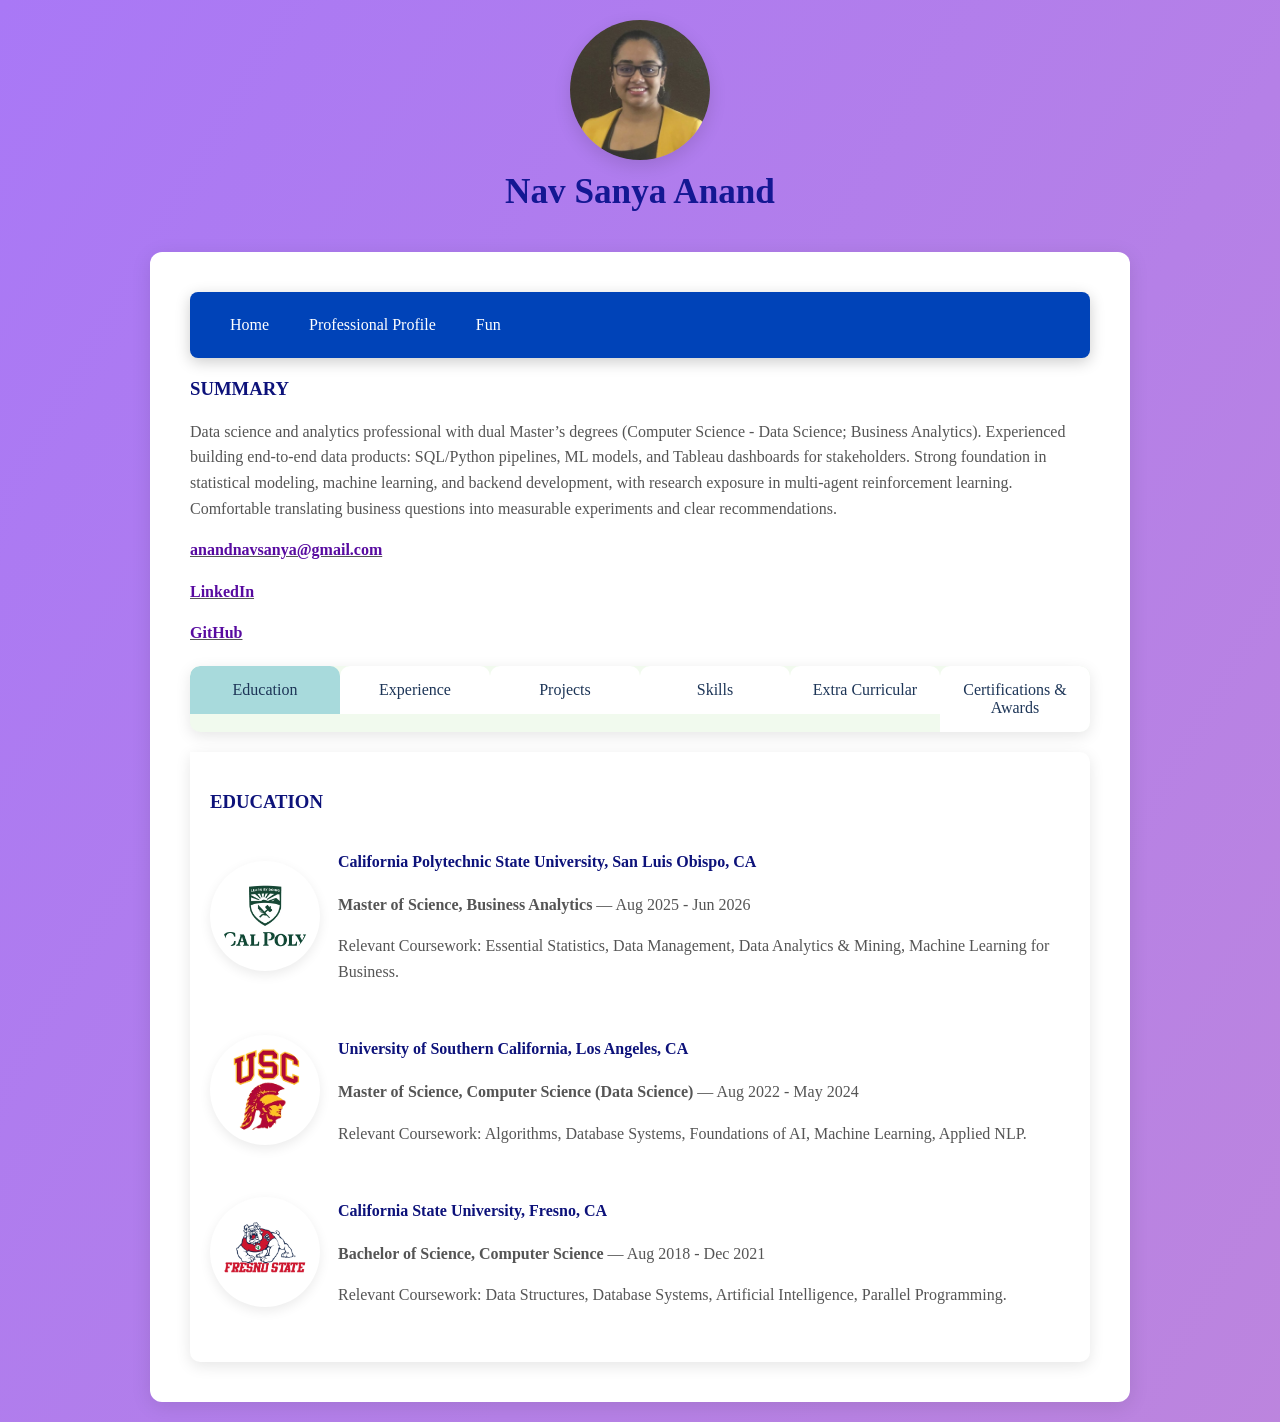
==== commit 29b16ea1: "Updates" ====
--- a/about.html
+++ b/about.html
@@ -199,7 +199,7 @@
     <div id="section2">
       <h3>SUMMARY</h3>
       <p>
-        Data science and analytics professional with dual Master’s degrees (Computer Science — Data Science; Business Analytics).
+        Data science and analytics professional with dual Master’s degrees (Computer Science - Data Science; Business Analytics).
         Experienced building end-to-end data products: SQL/Python pipelines, ML models, and Tableau dashboards for stakeholders.
         Strong foundation in statistical modeling, machine learning, and backend development, with research exposure in multi-agent reinforcement learning.
         Comfortable translating business questions into measurable experiments and clear recommendations.
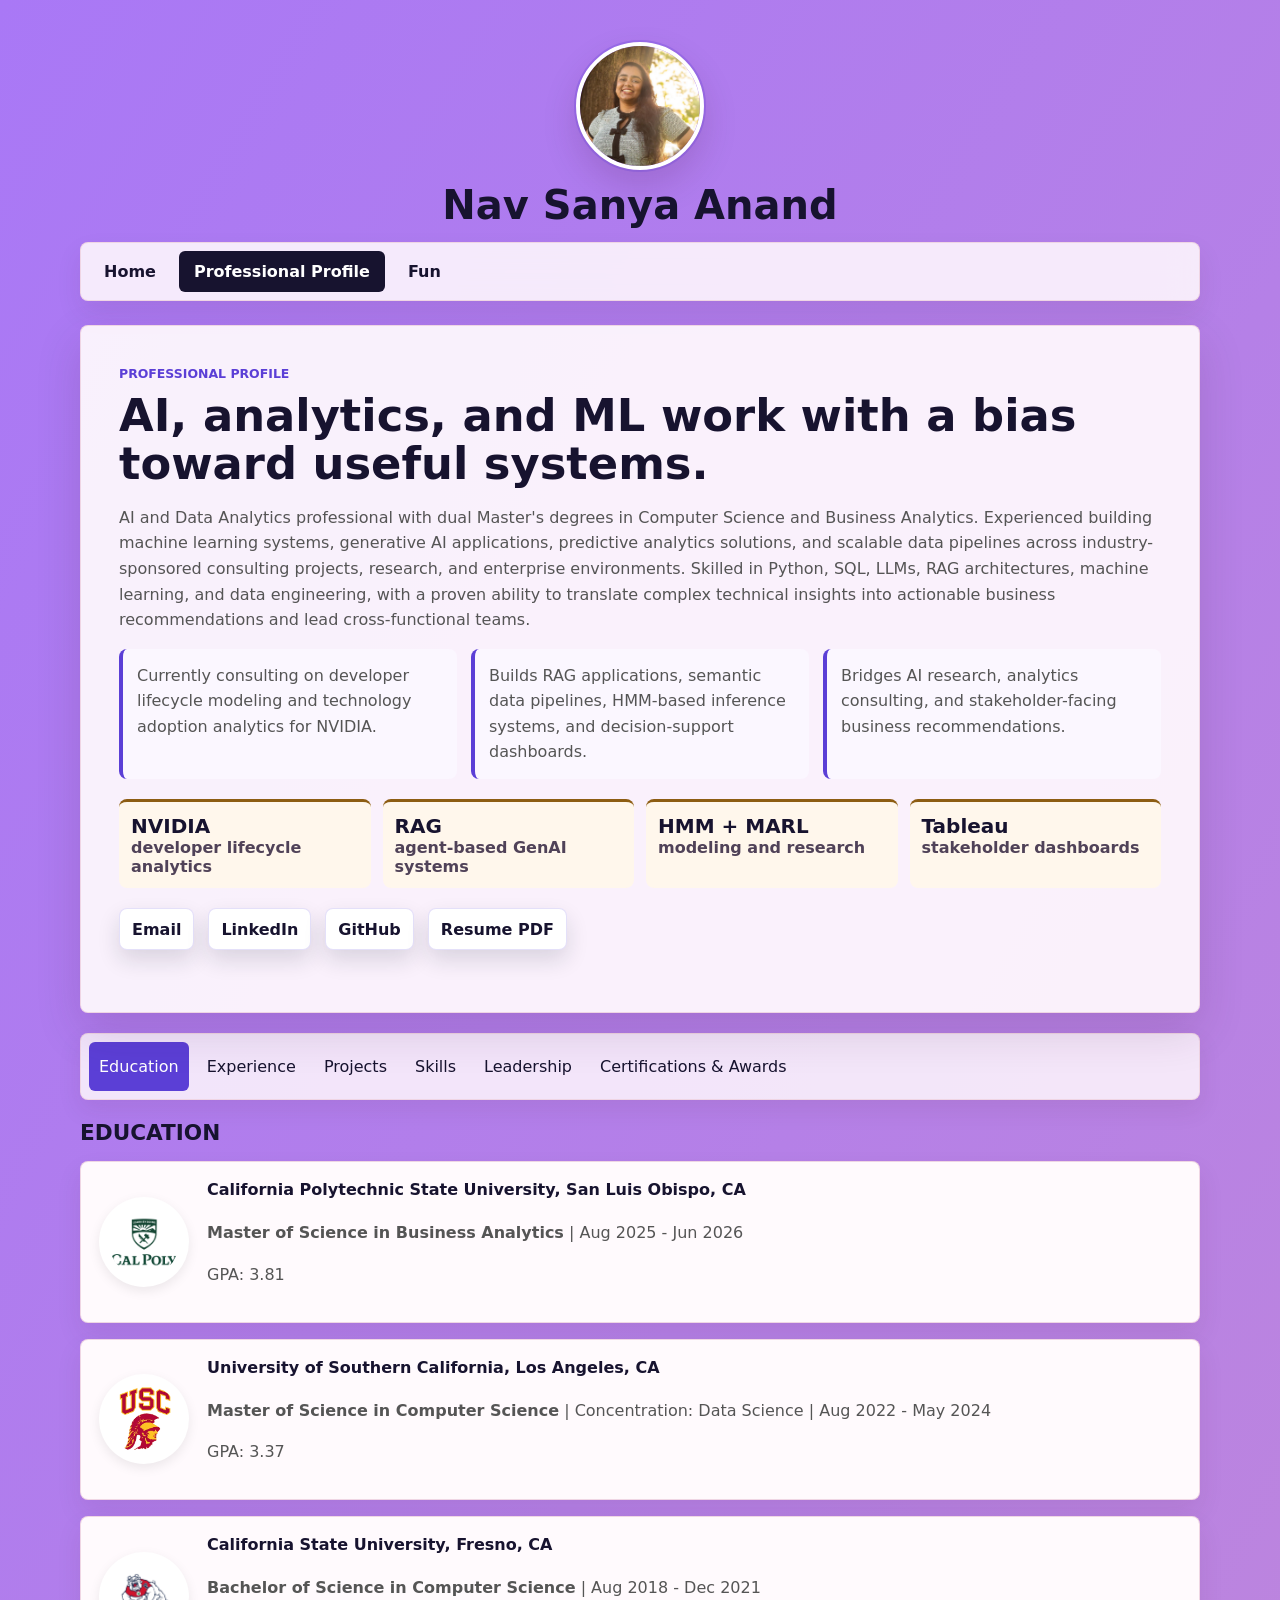
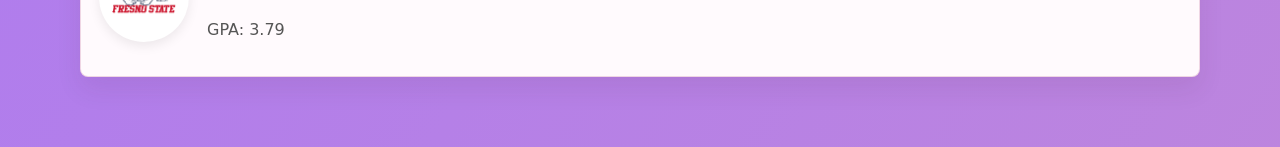
==== commit a7b458c9: "New Look portfolio" ====
--- a/about.html
+++ b/about.html
@@ -140,6 +140,36 @@
     a { color: #580ba0; text-decoration: none; font-weight: 700; transition: color 0.3s ease; }
     a:hover { color: #E9C46A; }
 
+    .contact-links {
+      display: flex;
+      flex-wrap: wrap;
+      gap: 10px 14px;
+      margin: 18px 0 24px;
+    }
+
+    .contact-links a {
+      background: #F1FAEE;
+      color: #1D3557;
+      border-radius: 18px;
+      padding: 8px 12px;
+      font-weight: 700;
+    }
+
+    .profile-highlights {
+      margin: 0 0 16px 0;
+      padding-left: 1.15rem;
+      color: #555;
+      line-height: 1.6;
+    }
+
+    .meta {
+      color: #666;
+      font-weight: 700;
+      margin-top: -6px;
+    }
+
+    .project-entry { margin-bottom: 22px; }
+
     .school { display: flex; align-items: center; gap: 18px; margin: 18px 0; }
 
     /* Badge-style logo circles (no cropping) */
@@ -176,9 +206,10 @@
       .school img { width: 72px; height: 72px; }
     }
   </style>
+  <link rel="stylesheet" href="styles.css">
 </head>
 
-<body>
+<body class="profile-page">
   <div class="header">
     <div class="logo">
       <a href="index.html">
@@ -191,22 +222,50 @@
   <div class="container">
     <div class="navbar">
       <a href="index.html">Home</a>
-      <a href="about.html">Professional Profile</a>
+      <a href="about.html" class="active">Professional Profile</a>
       <a href="fun.html">Fun</a>
     </div>
 
 
-    <div id="section2">
-      <h3>SUMMARY</h3>
+    <div id="section2" class="profile-summary">
+      <p class="eyebrow">Professional Profile</p>
+      <h2>AI, analytics, and ML work with a bias toward useful systems.</h2>
       <p>
-        Data science and analytics professional with dual Master’s degrees (Computer Science - Data Science; Business Analytics).
-        Experienced building end-to-end data products: SQL/Python pipelines, ML models, and Tableau dashboards for stakeholders.
-        Strong foundation in statistical modeling, machine learning, and backend development, with research exposure in multi-agent reinforcement learning.
-        Comfortable translating business questions into measurable experiments and clear recommendations.
+        AI and Data Analytics professional with dual Master's degrees in Computer Science and Business Analytics.
+        Experienced building machine learning systems, generative AI applications, predictive analytics solutions,
+        and scalable data pipelines across industry-sponsored consulting projects, research, and enterprise environments.
+        Skilled in Python, SQL, LLMs, RAG architectures, machine learning, and data engineering, with a proven ability
+        to translate complex technical insights into actionable business recommendations and lead cross-functional teams.
       </p>
-      <p><u><a href="mailto:anandnavsanya@gmail.com">anandnavsanya@gmail.com</a></u></p>
-      <p><u><a href="https://www.linkedin.com">LinkedIn</a></u></p>
-      <p><u><a href="https://www.github.com">GitHub</a></u></p>
+      <ul class="profile-highlights">
+        <li>Currently consulting on developer lifecycle modeling and technology adoption analytics for NVIDIA.</li>
+        <li>Builds RAG applications, semantic data pipelines, HMM-based inference systems, and decision-support dashboards.</li>
+        <li>Bridges AI research, analytics consulting, and stakeholder-facing business recommendations.</li>
+      </ul>
+      <div class="summary-metrics">
+        <div>
+          <strong>NVIDIA</strong>
+          <span>developer lifecycle analytics</span>
+        </div>
+        <div>
+          <strong>RAG</strong>
+          <span>agent-based GenAI systems</span>
+        </div>
+        <div>
+          <strong>HMM + MARL</strong>
+          <span>modeling and research</span>
+        </div>
+        <div>
+          <strong>Tableau</strong>
+          <span>stakeholder dashboards</span>
+        </div>
+      </div>
+      <div class="contact-links">
+        <a href="mailto:anandnavsanya@gmail.com">Email</a>
+        <a href="https://www.linkedin.com/in/nav-sanya-anand/" target="_blank" rel="noopener">LinkedIn</a>
+        <a href="https://github.com/NavSanya" target="_blank" rel="noopener">GitHub</a>
+        <a href="Nav_Resume_06122026.pdf" target="_blank" rel="noopener">Resume PDF</a>
+      </div>
     </div>
 
     <ul class="tabs">
@@ -214,7 +273,7 @@
       <li><a href="#experience">Experience</a></li>
       <li><a href="#projects">Projects</a></li>
       <li><a href="#skills">Skills</a></li>
-      <li><a href="#extracurricular">Extra Curricular</a></li>
+      <li><a href="#extracurricular">Leadership</a></li>
       <li><a href="#credentials">Certifications & Awards</a></li>
     </ul>
 
@@ -224,8 +283,8 @@
       <div class="school">
 	  <img src="Images/Calpoly_logo.jpg" alt="Cal Poly Logo" class="calpoly-logo">        <div class="school-info">
           <h4>California Polytechnic State University, San Luis Obispo, CA</h4>
-          <p><strong>Master of Science, Business Analytics</strong> — Aug 2025 - Jun 2026</p>
-          <p>Relevant Coursework: Essential Statistics, Data Management, Data Analytics & Mining, Machine Learning for Business.</p>
+          <p><strong>Master of Science in Business Analytics</strong> | Aug 2025 - Jun 2026</p>
+          <p>GPA: 3.81</p>
         </div>
       </div>
 
@@ -233,8 +292,8 @@
         <img src="Images/USC_logo.png" alt="USC Logo">
         <div class="school-info">
           <h4>University of Southern California, Los Angeles, CA</h4>
-          <p><strong>Master of Science, Computer Science (Data Science)</strong> — Aug 2022 - May 2024</p>
-          <p>Relevant Coursework: Algorithms, Database Systems, Foundations of AI, Machine Learning, Applied NLP.</p>
+          <p><strong>Master of Science in Computer Science</strong> | Concentration: Data Science | Aug 2022 - May 2024</p>
+          <p>GPA: 3.37</p>
         </div>
       </div>
 
@@ -242,8 +301,8 @@
         <img src="Images/Fresnostate_logo.png" alt="Fresno State Logo">
         <div class="school-info">
           <h4>California State University, Fresno, CA</h4>
-          <p><strong>Bachelor of Science, Computer Science</strong> — Aug 2018 - Dec 2021</p>
-          <p>Relevant Coursework: Data Structures, Database Systems, Artificial Intelligence, Parallel Programming.</p>
+          <p><strong>Bachelor of Science in Computer Science</strong> | Aug 2018 - Dec 2021</p>
+          <p>GPA: 3.79</p>
         </div>
       </div>
     </div>
@@ -251,122 +310,234 @@
     <div class="tab-content" id="experience">
       <h3>INDUSTRIAL EXPERIENCE</h3>
 
-	  <h4>Graduate Analytics Consultant — Industry-Sponsored Project (NDA)</h4>
-      <p>Jan 2026 – June 2026</p>
-      <ul class="experience-list">
-        <li>Created simulation + analytics workflows in Python to evaluate data-center energy efficiency using climate and cost variables.</li>
-        <li>Performed scenario and sensitivity analysis to compare regions and stress-test assumptions under weather variability.</li>
-        <li>Delivered reproducible notebooks, clear visualizations, and stakeholder-ready recommendations.</li>
-      </ul>
-	  
-      <h4>Digital Technology & Data Analytics Lead — Green International Auto, Inc., Fresno, CA</h4>
-      <p>Aug 2024 – Jul 2025</p>
-      <ul class="experience-list">
-        <li>Built executive-ready Tableau dashboards and automated reporting workflows to improve visibility into sales and operations.</li>
-        <li>Developed Python & SQL pipelines for cleaning, transforming, and analyzing operational datasets; standardized KPIs and reporting cadence.</li>
-        <li>Automated recurring data processing and Excel/VBA tasks to reduce manual effort and improve accuracy.</li>
-        <li>Partnered with stakeholders to translate business needs into measurable analytics deliverables and iterate quickly.</li>
-      </ul>
-      <p><u><a href="https://www.greenauto.co.in/" target="_blank">Green Auto</a></u></p>
-
-      <h4>Backend Development Intern — Arthasarathi, Mumbai, India</h4>
-      <p>Apr 2022 – Jul 2022</p>
-      <ul class="experience-list">
-        <li>Developed backend services using Spring Boot and MySQL to support product features and web application workflows.</li>
-        <li>Designed and optimized database schemas and queries to improve performance and reliability.</li>
-        <li>Implemented features, fixed defects, and supported releases through testing and production validation.</li>
-      </ul>
-      <p><u><a href="https://www.arthasarathi.com/" target="_blank">Arthasarathi</a></u></p>
+      <article class="profile-card">
+        <h4>NVIDIA | Graduate Industry-Sponsored Analytics Project Consultant</h4>
+        <p class="meta">San Luis Obispo, CA | Apr 2026 - Present</p>
+        <ul class="experience-list">
+          <li>Led a team of 25 graduate students delivering an analytics consulting solution focused on developer lifecycle modeling and technology adoption analysis.</li>
+          <li>Designed scalable AI frameworks to model developer behavior, engagement progression, and ecosystem adoption patterns.</li>
+          <li>Built semantic data pipelines using Python and SQL to transform large-scale activity logs into structured analytical features.</li>
+          <li>Developed Hidden Markov Model (HMM) based user-state inference systems for lifecycle prediction and behavioral segmentation.</li>
+          <li>Presented findings and strategic recommendations to NVIDIA stakeholders, receiving positive feedback for technical rigor and analytical depth.</li>
+        </ul>
+      </article>
+
+      <article class="profile-card">
+        <h4>Amplytico | Graduate Industry-Sponsored Analytics Project Consultant</h4>
+        <p class="meta">San Luis Obispo, CA | Jan 2026 - Mar 2026</p>
+        <ul class="experience-list">
+          <li>Built a Python-based simulation system modeling hyperscale data center efficiency across 50+ geographic scenarios.</li>
+          <li>Integrated 5+ years of weather and energy pricing data to optimize location-specific infrastructure decisions.</li>
+          <li>Improved decision accuracy by ~25% through sensitivity analysis and scenario modeling under climate variability.</li>
+          <li>Reduced analysis runtime by 40% through reproducible pipelines and optimized data workflows.</li>
+        </ul>
+      </article>
+
+      <article class="profile-card">
+        <h4>Green International Auto, Inc. | Digital Technology & Data Analytics Lead</h4>
+        <p class="meta">Fresno, CA | Aug 2024 - Jul 2025</p>
+        <ul class="experience-list">
+          <li>Designed Tableau dashboards used by senior leadership, reducing reporting turnaround time by 35%.</li>
+          <li>Built Python + SQL pipelines processing 10k+ records/month for sales and operations analysis.</li>
+          <li>Automated reporting workflows, cutting manual effort by ~50% and improving data accuracy.</li>
+          <li>Delivered insights that contributed to sales visibility and operational efficiency improvements.</li>
+        </ul>
+        <p><a href="https://www.greenauto.co.in/" target="_blank" rel="noopener">Green Auto</a></p>
+      </article>
+
+      <article class="profile-card">
+        <h4>Arthasarathi | Backend Development Intern</h4>
+        <p class="meta">Mumbai, India | Apr 2022 - Jul 2022</p>
+        <ul class="experience-list">
+          <li>Developed backend services using Spring Boot and MySQL to support data-driven web applications.</li>
+          <li>Designed and optimized database schemas to improve performance and data retrieval.</li>
+          <li>Implemented features based on product requirements and user feedback.</li>
+        </ul>
+        <p><a href="https://www.arthasarathi.com/" target="_blank" rel="noopener">Arthasarathi</a></p>
+      </article>
     </div>
 
     <div class="tab-content" id="projects">
       <h3>RESEARCH & SELECTED PROJECTS</h3>
 
-      <h4>Multi-Agent Reinforcement Learning & Ethical AI (Graduate Research)</h4>
-      <p>Designing MARL simulations with ethical constraints and running experiments to study arms-race dynamics and social-welfare tradeoffs.</p>
-
-      <h4>LLM Performance Enhancement for Non-Latin Scripts</h4>
-      <p>Implemented romanization-based experiments to improve LLM performance on Hindi/Korean tasks; built modular evaluation workflows.</p>
-
-      <h4>Relational Database System (Python)</h4>
-      <p>Built a Python-based relational DB engine supporting joins, aggregation, and query execution on the IMDB Top 250 dataset.</p>
+      <div class="project-entry">
+        <h4>Jarvis AI Assistant (RAG + Agent-Based GenAI System)</h4>
+        <p class="meta">Apr 2026 - Present</p>
+        <p class="project-tags">
+          <span>RAG</span>
+          <span>LLMs</span>
+          <span>Vector Search</span>
+          <span>Backend Systems</span>
+        </p>
+        <ul class="experience-list">
+          <li>Built an enterprise-style AI assistant leveraging LLMs and Retrieval-Augmented Generation to deliver context-aware responses from custom knowledge bases.</li>
+          <li>Designed ingestion pipelines that transform unstructured documents into searchable vector embeddings.</li>
+          <li>Implemented semantic search, retrieval ranking, prompt engineering workflows, and modular backend services for additional AI agents.</li>
+        </ul>
+      </div>
+
+      <div class="project-entry">
+        <h4>Graduate Researcher - Multi-Agent Reinforcement Learning & Ethical AI</h4>
+        <p class="meta">California Polytechnic State University, San Luis Obispo | Oct 2025 - Present</p>
+        <p class="project-tags">
+          <span>MARL</span>
+          <span>Self-Play</span>
+          <span>Game Theory</span>
+          <span>Simulation</span>
+        </p>
+        <ul class="experience-list">
+          <li>Developing MARL environments that model strategic and ethical decision-making.</li>
+          <li>Implementing self-play, curriculum learning, and game-theoretic reward structures.</li>
+          <li>Building reproducible experimentation frameworks for large-scale simulation analysis.</li>
+        </ul>
+      </div>
+
+      <div class="project-entry">
+        <h4>AI Content Crafter</h4>
+        <p class="project-tags">
+          <span>NLP</span>
+          <span>Prompt Engineering</span>
+          <span>LLMs</span>
+        </p>
+        <ul class="experience-list">
+          <li>Built an AI-powered content generation system leveraging NLP and large language models.</li>
+          <li>Implemented data preprocessing, prompt engineering, and evaluation workflows in a modular codebase.</li>
+        </ul>
+      </div>
+
+      <div class="project-entry">
+        <h4>LLM Performance Enhancement for Non-Latin Scripts</h4>
+        <p class="project-tags">
+          <span>Multilingual AI</span>
+          <span>Tokenization</span>
+          <span>Evaluation</span>
+        </p>
+        <ul class="experience-list">
+          <li>Improved multilingual model performance through custom preprocessing and tokenization strategies.</li>
+          <li>Achieved measurable accuracy improvements across non-Latin language datasets.</li>
+        </ul>
+      </div>
+
+      <div class="project-entry">
+        <h4>Relational Database System Implementation</h4>
+        <p class="project-tags">
+          <span>Python</span>
+          <span>Databases</span>
+          <span>Query Execution</span>
+        </p>
+        <ul class="experience-list">
+          <li>Developed a Python-based relational database engine supporting joins, indexing, and query execution.</li>
+          <li>Applied data modeling and optimization techniques using real-world IMDB datasets.</li>
+        </ul>
+      </div>
     </div>
 
     <div class="tab-content" id="skills">
       <h3>SKILLS</h3>
 
-      <h4>Programming & Data</h4>
-      <div>
-        <span class="skill-pill">Python</span>
-        <span class="skill-pill">SQL</span>
-        <span class="skill-pill">Java</span>
-        <span class="skill-pill">C / C++</span>
-        <span class="skill-pill">HTML/CSS/JS</span>
-        <span class="skill-pill">Pandas</span>
-        <span class="skill-pill">NumPy</span>
-      </div>
-
-      <h4>Machine Learning & AI</h4>
-      <div>
-        <span class="skill-pill">Scikit-learn</span>
-        <span class="skill-pill">PyTorch</span>
-        <span class="skill-pill">TensorFlow</span>
-        <span class="skill-pill">Model Evaluation</span>
-        <span class="skill-pill">Feature Engineering</span>
-        <span class="skill-pill">NLP (Foundations)</span>
-        <span class="skill-pill">Multi-Agent RL (Research)</span>
-      </div>
-
-      <h4>Data Engineering & Databases</h4>
-      <div>
-        <span class="skill-pill">MySQL</span>
-        <span class="skill-pill">MongoDB</span>
-        <span class="skill-pill">DynamoDB</span>
-        <span class="skill-pill">Data Pipelines</span>
-        <span class="skill-pill">APIs</span>
-      </div>
-
-      <h4>Visualization & Reporting</h4>
-      <div>
-        <span class="skill-pill">Tableau</span>
-        <span class="skill-pill">Matplotlib</span>
-        <span class="skill-pill">Dashboarding</span>
-        <span class="skill-pill">Stakeholder Reporting</span>
-      </div>
-
-      <h4>Tools & Platforms</h4>
-      <div>
-        <span class="skill-pill">Git/GitHub</span>
-        <span class="skill-pill">Jupyter/Colab</span>
-        <span class="skill-pill">VS Code</span>
-        <span class="skill-pill">AWS EC2</span>
+      <div class="skill-card-grid">
+        <section class="profile-card skill-group">
+          <h4>Languages</h4>
+          <div>
+            <span class="skill-pill">Python</span>
+            <span class="skill-pill">SQL</span>
+            <span class="skill-pill">Java</span>
+            <span class="skill-pill">C/C++</span>
+            <span class="skill-pill">Bash</span>
+          </div>
+        </section>
+
+        <section class="profile-card skill-group">
+          <h4>Gen AI & LLMs</h4>
+          <div>
+            <span class="skill-pill">RAG</span>
+            <span class="skill-pill">Prompt Engineering</span>
+            <span class="skill-pill">Vector Search</span>
+            <span class="skill-pill">LLM APIs</span>
+            <span class="skill-pill">Agent-Based Systems</span>
+          </div>
+        </section>
+
+        <section class="profile-card skill-group">
+          <h4>ML/AI</h4>
+          <div>
+            <span class="skill-pill">PyTorch</span>
+            <span class="skill-pill">TensorFlow</span>
+            <span class="skill-pill">Scikit-learn</span>
+            <span class="skill-pill">MARL</span>
+            <span class="skill-pill">HMM</span>
+            <span class="skill-pill">Optimization</span>
+          </div>
+        </section>
+
+        <section class="profile-card skill-group">
+          <h4>Visualization</h4>
+          <div>
+            <span class="skill-pill">Tableau</span>
+            <span class="skill-pill">Power BI</span>
+            <span class="skill-pill">Matplotlib</span>
+          </div>
+        </section>
+
+        <section class="profile-card skill-group">
+          <h4>Cloud & Tools</h4>
+          <div>
+            <span class="skill-pill">AWS EC2</span>
+            <span class="skill-pill">AWS S3</span>
+            <span class="skill-pill">AWS Lambda</span>
+            <span class="skill-pill">Git</span>
+            <span class="skill-pill">Jupyter</span>
+            <span class="skill-pill">Docker</span>
+          </div>
+        </section>
+
+        <section class="profile-card skill-group">
+          <h4>Databases & Data Workflows</h4>
+          <div>
+            <span class="skill-pill">MySQL</span>
+            <span class="skill-pill">MongoDB</span>
+            <span class="skill-pill">DynamoDB</span>
+            <span class="skill-pill">Data Pipelines</span>
+            <span class="skill-pill">APIs</span>
+          </div>
+        </section>
       </div>
     </div>
 
     <div class="tab-content" id="extracurricular">
-      <h3>EXTRACURRICULAR ACTIVITIES</h3>
-
-      <h4>University of Southern California — TA at CS@SC</h4>
-      <p><strong>Jan 2024 - May 2024</strong></p>
-      <p>Supported instruction across courses (Robotics, Web Development, Scratch) and created student-facing materials.</p>
-
-      <h4>California State University, Fresno — Founder & President, Computer Science Club</h4>
-      <p>Organized workshops/events, led meetings, managed communication and social presence, and partnered with faculty/staff.</p>
-
-      <h4>International Ambassador — California State University, Fresno</h4>
-      <p>Guided incoming international students with housing, campus life, and onboarding.</p>
+      <h3>LEADERSHIP & INVOLVEMENT</h3>
+
+      <article class="profile-card">
+        <h4>University of Southern California | Teaching Assistant - CS@SC</h4>
+        <p class="meta">Los Angeles, CA | Jan 2024 - May 2024</p>
+        <p>Supported instruction across Robotics, Web Development, and Scratch courses while creating student-facing materials.</p>
+      </article>
+
+      <article class="profile-card">
+        <h4>California State University, Fresno | Founder, President & Vice President - Computer Science Club</h4>
+        <p class="meta">Fresno, CA | Aug 2019 - Dec 2021</p>
+        <p>Organized workshops and events, led meetings, managed communication and social presence, and partnered with faculty and staff.</p>
+      </article>
     </div>
 
     <!-- COMBINED TAB: Certifications + Awards -->
     <div class="tab-content" id="credentials">
-      <h3>CERTIFICATIONS</h3>
-      <p><strong>Cybersecurity for Data Science</strong> — University of Colorado Boulder (July 2023)</p>
-      <p><strong>Data Science Professional Certificate</strong> — IBM (October 2024)</p>
-
-      <h3>AWARDS & HONORS</h3>
-      <p><strong>Outstanding International Student Award</strong> — California State University, Fresno (May 2021)</p>
-      <p><strong>President's List</strong> — California State University, Fresno (Fall 2018, Fall 2020)</p>
-      <p><strong>Dean’s List</strong> — California State University, Fresno (Spring 2019, Spring 2020, Spring 2021, Fall 2021)</p>
+      <h3>CERTIFICATIONS & AWARDS</h3>
+
+      <div class="credential-grid">
+        <section class="profile-card">
+          <h4>Certifications</h4>
+          <p><strong>IBM Data Science Professional Certificate</strong> - Coursera (Oct 2024)</p>
+          <p><strong>AWS Academy Graduate - Cloud Architecting</strong> - Training Badge (Mar 2026)</p>
+        </section>
+
+        <section class="profile-card">
+          <h4>Awards & Honors</h4>
+          <p><strong>Outstanding International Student Award</strong> - California State University, Fresno (May 2021)</p>
+          <p><strong>President's List</strong> - California State University, Fresno (Fall 2018, Fall 2020)</p>
+          <p><strong>Dean's List</strong> - California State University, Fresno (Spring 2019, Spring 2020, Spring 2021, Fall 2021)</p>
+        </section>
+      </div>
     </div>
   </div>
 
@@ -393,4 +564,4 @@
     });
   </script>
 </body>
-</html>+</html>
--- a/styles.css
+++ b/styles.css
@@ -0,0 +1,581 @@
+:root {
+  --ink: #17132f;
+  --muted: #504258;
+  --surface: rgba(255, 250, 253, 0.93);
+  --surface-strong: #fffafd;
+  --line: #efd5e3;
+  --accent: #5b3fd6;
+  --blue: #24336f;
+  --coral: #c63865;
+  --gold: #8d5d12;
+  --mint: #f7edf8;
+  --lavender: #eee8ff;
+  --shadow: 0 18px 45px rgba(75, 30, 72, 0.16);
+}
+
+body,
+body * {
+  box-sizing: border-box;
+  font-family: "Roboto", "Inter", system-ui, -apple-system, BlinkMacSystemFont, "Segoe UI", sans-serif !important;
+  letter-spacing: 0;
+}
+
+body {
+  min-height: 100vh;
+  padding: 24px;
+  color: var(--ink);
+  background: linear-gradient(120deg, #a978f6, #ffb18b, #f39acb);
+  background-size: 900% 900%;
+  animation: gradientAnimation 10s ease-in-out infinite;
+}
+
+.header {
+  max-width: 1120px;
+  padding: 18px 0 14px;
+}
+
+.logo img.profile-photo {
+  width: 128px;
+  height: 128px;
+  border: 4px solid #fff;
+  outline: 2px solid rgba(91, 63, 214, 0.25);
+  box-shadow: 0 16px 34px rgba(75, 30, 72, 0.18);
+}
+
+.logo h1 {
+  color: var(--ink);
+  font-size: 2.5rem;
+  font-weight: 800;
+}
+
+.container {
+  width: min(100%, 1120px);
+  max-width: 1120px;
+  margin: 0 auto 46px;
+  padding: 0;
+  background: transparent;
+  border-radius: 0;
+  box-shadow: none;
+}
+
+.navbar {
+  display: flex;
+  flex-wrap: wrap;
+  gap: 8px;
+  margin-bottom: 24px;
+  padding: 8px;
+  overflow: visible;
+  background: rgba(255, 250, 253, 0.88);
+  border: 1px solid rgba(239, 213, 227, 0.96);
+  border-radius: 8px;
+  box-shadow: 0 12px 26px rgba(75, 30, 72, 0.09);
+  backdrop-filter: blur(14px);
+}
+
+.navbar a {
+  float: none;
+  border-radius: 6px;
+  color: var(--ink);
+  font-weight: 800;
+  padding: 11px 15px;
+}
+
+.navbar a:hover,
+.navbar a.active {
+  background: var(--ink);
+  color: #fff;
+}
+
+a {
+  color: var(--blue);
+}
+
+a:hover {
+  color: var(--coral);
+}
+
+.content {
+  display: grid;
+  gap: 22px;
+}
+
+.hero-grid,
+#section2,
+.fun-intro {
+  position: relative;
+  overflow: hidden;
+  border: 1px solid rgba(239, 213, 227, 0.96);
+  border-radius: 8px;
+  background: var(--surface);
+  box-shadow: var(--shadow);
+}
+
+.hero-grid {
+  display: grid;
+  grid-template-columns: minmax(0, 1.2fr) minmax(300px, 0.8fr);
+  gap: 26px;
+  align-items: center;
+  overflow: visible;
+  border: 0;
+  background: transparent;
+  box-shadow: none;
+  padding: clamp(28px, 5vw, 52px);
+}
+
+.hero-copy h1 {
+  max-width: 760px;
+  margin: 8px 0 16px;
+  color: var(--ink);
+  font-size: 4.25rem;
+  line-height: 1.02;
+  font-weight: 900;
+}
+
+.eyebrow {
+  margin: 0 0 8px;
+  color: var(--accent);
+  font-size: 0.78rem;
+  font-weight: 900;
+  text-transform: uppercase;
+}
+
+.lead {
+  max-width: 720px;
+  color: var(--muted);
+  font-size: 1.12rem;
+  line-height: 1.75;
+}
+
+.cta-row {
+  align-items: center;
+  gap: 10px;
+}
+
+.cta-row a,
+.contact-links a {
+  display: inline-flex;
+  align-items: center;
+  justify-content: center;
+  min-height: 42px;
+  border: 1px solid rgba(91, 63, 214, 0.16);
+  border-radius: 8px;
+  background: var(--ink);
+  color: #fff;
+  box-shadow: 0 10px 22px rgba(23, 32, 51, 0.14);
+}
+
+.cta-row a:hover,
+.contact-links a:hover {
+  transform: translateY(-1px);
+  background: var(--coral);
+  color: #fff;
+}
+
+.cta-row a:nth-child(n+3),
+.contact-links a {
+  background: #fff;
+  color: var(--ink);
+}
+
+.cta-row a:nth-child(n+3):hover,
+.contact-links a:hover {
+  background: var(--coral);
+  color: #fff;
+}
+
+.signal-card {
+  border: 1px solid rgba(91, 63, 214, 0.13);
+  border-radius: 8px;
+  background: linear-gradient(180deg, #fffafd, #f6f0ff);
+  box-shadow: 0 16px 34px rgba(75, 30, 72, 0.13);
+  padding: 18px;
+}
+
+.signal-card-top {
+  display: flex;
+  justify-content: space-between;
+  gap: 12px;
+  color: var(--muted);
+  font-size: 0.9rem;
+  font-weight: 800;
+}
+
+.status-pill {
+  color: var(--accent);
+}
+
+.mini-chart {
+  display: grid;
+  grid-template-columns: repeat(7, 1fr);
+  align-items: end;
+  gap: 8px;
+  height: 150px;
+  margin: 22px 0;
+  padding: 14px;
+  border-radius: 8px;
+  background:
+    repeating-linear-gradient(0deg, rgba(91, 63, 214, 0.1) 0 1px, transparent 1px 32px),
+    #fbf7ff;
+}
+
+.mini-chart span {
+  display: block;
+  min-height: 24px;
+  border-radius: 6px 6px 2px 2px;
+  background: linear-gradient(180deg, var(--coral), var(--accent) 52%, var(--blue));
+}
+
+.stat-grid,
+.focus-grid {
+  display: grid;
+  grid-template-columns: repeat(3, minmax(0, 1fr));
+  gap: 14px;
+}
+
+.focus-card,
+.tool-cloud,
+.personal-panel,
+.school,
+.profile-card,
+.project-entry {
+  border: 1px solid rgba(239, 213, 227, 0.96);
+  border-radius: 8px;
+  background: var(--surface-strong);
+  box-shadow: 0 12px 26px rgba(75, 30, 72, 0.09);
+}
+
+.stat-grid div {
+  padding: 12px 0 0;
+  border-top: 1px solid var(--line);
+}
+
+.stat-grid strong {
+  display: block;
+  color: var(--ink);
+  font-size: 1.55rem;
+}
+
+.stat-grid span {
+  display: block;
+  color: var(--muted);
+  font-size: 0.82rem;
+  font-weight: 700;
+}
+
+.focus-card {
+  padding: 22px;
+}
+
+.focus-card h3,
+.project-entry h4,
+.school h4 {
+  margin-top: 0;
+  color: var(--ink);
+}
+
+.card-kicker {
+  display: inline-flex;
+  margin-bottom: 14px;
+  color: var(--coral);
+  font-weight: 900;
+}
+
+.tool-cloud,
+.personal-panel {
+  padding: 24px;
+}
+
+.tool-cloud h2,
+.personal-panel h2 {
+  margin-top: 0;
+}
+
+.skill-cloud,
+.spark-list {
+  display: flex;
+  flex-wrap: wrap;
+  gap: 10px;
+  padding: 0;
+  list-style: none;
+}
+
+.skill-cloud li,
+.spark-list li,
+.skill-pill {
+  display: inline-flex;
+  align-items: center;
+  min-height: 34px;
+  border: 1px solid rgba(91, 63, 214, 0.18);
+  border-radius: 999px;
+  background: var(--mint);
+  color: var(--ink);
+  padding: 7px 12px;
+  font-size: 0.94rem;
+  font-weight: 800;
+}
+
+.personal-panel {
+  display: grid;
+  grid-template-columns: minmax(0, 0.7fr) minmax(260px, 0.3fr);
+  gap: 20px;
+  align-items: start;
+}
+
+.spark-list li {
+  background: #fff1f5;
+  border-color: rgba(198, 56, 101, 0.24);
+}
+
+#section2,
+.fun-intro {
+  padding: clamp(24px, 4vw, 38px);
+}
+
+.profile-summary h2,
+.fun-intro h1 {
+  margin: 0 0 12px;
+  color: var(--ink);
+  font-size: 2.8rem;
+  line-height: 1.08;
+}
+
+.profile-highlights {
+  display: grid;
+  grid-template-columns: repeat(3, minmax(0, 1fr));
+  gap: 14px;
+  padding: 0;
+  list-style: none;
+}
+
+.profile-highlights li {
+  border-left: 4px solid var(--accent);
+  border-radius: 8px;
+  background: #fbf7ff;
+  padding: 14px;
+}
+
+.summary-metrics {
+  display: grid;
+  grid-template-columns: repeat(4, minmax(0, 1fr));
+  gap: 12px;
+  margin: 20px 0;
+}
+
+.summary-metrics div {
+  border-top: 3px solid var(--gold);
+  background: #fff7ec;
+  border-radius: 8px;
+  padding: 12px;
+}
+
+.summary-metrics strong {
+  display: block;
+  color: var(--ink);
+  font-size: 1.25rem;
+}
+
+.summary-metrics span {
+  color: var(--muted);
+  font-weight: 700;
+}
+
+.tabs {
+  display: flex;
+  flex-wrap: wrap;
+  gap: 8px;
+  overflow: visible;
+  padding: 8px;
+  border: 1px solid rgba(239, 213, 227, 0.96);
+  border-radius: 8px;
+  background: rgba(255, 250, 253, 0.84);
+  box-shadow: 0 10px 24px rgba(75, 30, 72, 0.09);
+}
+
+.tabs li {
+  float: none;
+  width: auto;
+}
+
+.tabs a {
+  border-radius: 6px;
+  background: transparent;
+  color: var(--ink);
+}
+
+.tabs a:hover,
+.tabs a.active {
+  background: var(--accent);
+  color: #fff;
+}
+
+.tab-content {
+  padding: 0;
+  border-radius: 0;
+  background: transparent;
+  box-shadow: none;
+}
+
+.profile-page .tab-content.active {
+  display: grid;
+  gap: 16px;
+}
+
+.profile-page .tab-content > h3 {
+  margin: 0;
+  color: var(--ink);
+  font-size: 1.35rem;
+}
+
+.school {
+  margin: 0;
+  padding: 18px;
+}
+
+.school img {
+  flex: 0 0 auto;
+}
+
+.experience-list {
+  color: var(--muted);
+  line-height: 1.65;
+}
+
+#experience h4,
+#extracurricular h4 {
+  margin-top: 0;
+  padding-top: 0;
+  border-top: 0;
+  color: var(--ink);
+}
+
+.profile-card {
+  margin: 0;
+  padding: 20px;
+}
+
+.profile-card h4 {
+  margin: 0 0 8px;
+  color: var(--ink);
+}
+
+.profile-card p:last-child,
+.profile-card .experience-list:last-child {
+  margin-bottom: 0;
+}
+
+.project-entry {
+  margin: 0;
+  padding: 20px;
+}
+
+.skill-card-grid,
+.credential-grid {
+  display: grid;
+  gap: 16px;
+}
+
+.skill-card-grid {
+  grid-template-columns: repeat(2, minmax(0, 1fr));
+}
+
+.credential-grid {
+  grid-template-columns: repeat(2, minmax(0, 1fr));
+}
+
+.skill-group {
+  align-content: start;
+}
+
+.project-tags {
+  display: flex;
+  flex-wrap: wrap;
+  gap: 8px;
+  margin: 12px 0 8px;
+}
+
+.project-tags span {
+  border-radius: 999px;
+  background: var(--lavender);
+  color: var(--blue);
+  padding: 5px 10px;
+  font-size: 0.82rem;
+  font-weight: 900;
+}
+
+.meta {
+  color: var(--gold);
+}
+
+.fun-intro p {
+  max-width: 760px;
+}
+
+.art-gallery {
+  display: grid;
+  grid-template-columns: repeat(auto-fit, minmax(180px, 1fr));
+  gap: 14px;
+}
+
+.art-gallery img {
+  width: 100%;
+  aspect-ratio: 1 / 1;
+  border-radius: 8px;
+}
+
+@media (max-width: 850px) {
+  body {
+    padding: 16px;
+  }
+
+  .hero-grid,
+  .personal-panel {
+    grid-template-columns: 1fr;
+  }
+
+  .focus-grid,
+  .profile-highlights,
+  .summary-metrics,
+  .skill-card-grid,
+  .credential-grid {
+    grid-template-columns: 1fr;
+  }
+
+  .stat-grid {
+    grid-template-columns: repeat(3, minmax(0, 1fr));
+  }
+
+  .logo h1 {
+    font-size: 2rem;
+  }
+
+  .hero-copy h1 {
+    font-size: 3rem;
+  }
+
+  .profile-summary h2,
+  .fun-intro h1 {
+    font-size: 2.2rem;
+  }
+}
+
+@media (max-width: 560px) {
+  .navbar,
+  .tabs {
+    display: grid;
+    grid-template-columns: 1fr;
+  }
+
+  .navbar a,
+  .tabs a {
+    width: 100%;
+    text-align: center;
+  }
+
+  .stat-grid {
+    grid-template-columns: 1fr;
+  }
+
+  .hero-copy h1 {
+    font-size: 2.25rem;
+  }
+}
